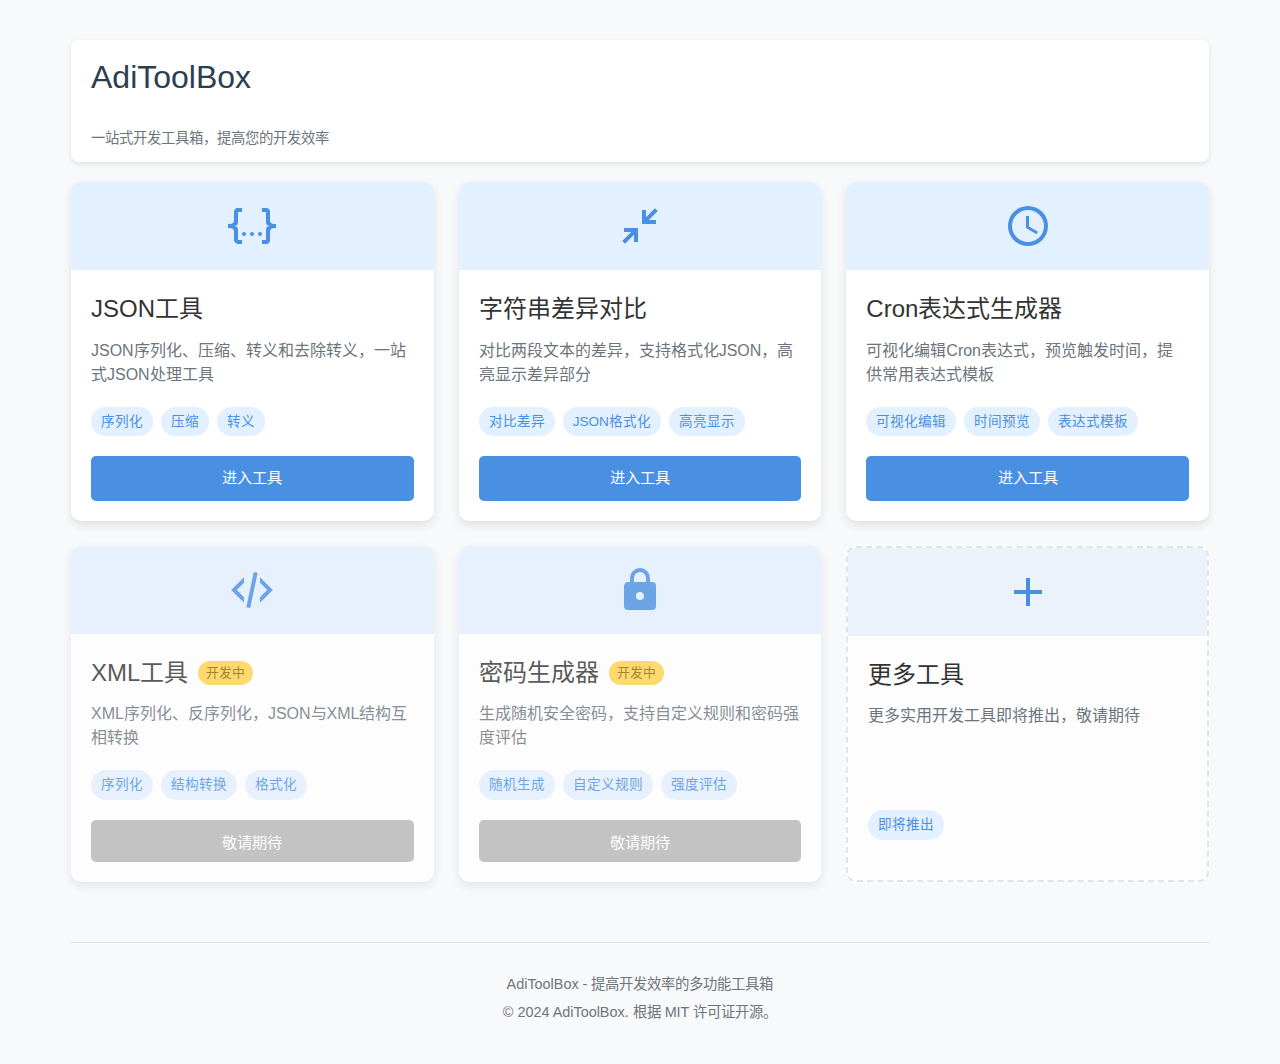
==== index.html @ 7d3f90b5 "initial commit" ====
<!DOCTYPE html>
<html lang="zh-CN">
<head>
    <meta charset="UTF-8">
    <meta name="viewport" content="width=device-width, initial-scale=1.0">
    <title>AdiToolBox - 多功能工具箱</title>
    <link rel="stylesheet" href="./assets/css/common.css">
    <link rel="stylesheet" href="./assets/css/index.css">
</head>
<body>
    <div class="container">
        <header class="page-header">
            <div class="header-left">
                <h1 class="header-title">AdiToolBox</h1>
                <p class="header-description">一站式开发工具箱，提高您的开发效率</p>
            </div>
        </header>

        <div class="tools-grid">
            <!-- JSON工具 -->
            <div class="tool-card">
                <div class="tool-icon">
                    <svg viewBox="0 0 24 24" width="48" height="48">
                        <path fill="currentColor" d="M5,3H7V5H5V10A2,2 0 0,1 3,12A2,2 0 0,1 5,14V19H7V21H5C3.93,20.73 3,20.1 3,19V15A2,2 0 0,0 1,13H0V11H1A2,2 0 0,0 3,9V5A2,2 0 0,1 5,3M19,3A2,2 0 0,1 21,5V9A2,2 0 0,0 23,11H24V13H23A2,2 0 0,0 21,15V19A2,2 0 0,1 19,21H17V19H19V14A2,2 0 0,1 21,12A2,2 0 0,1 19,10V5H17V3H19M12,15A1,1 0 0,1 13,16A1,1 0 0,1 12,17A1,1 0 0,1 11,16A1,1 0 0,1 12,15M8,15A1,1 0 0,1 9,16A1,1 0 0,1 8,17A1,1 0 0,1 7,16A1,1 0 0,1 8,15M16,15A1,1 0 0,1 17,16A1,1 0 0,1 16,17A1,1 0 0,1 15,16A1,1 0 0,1 16,15Z" />
                    </svg>
                </div>
                <div class="tool-content">
                    <h2>JSON工具</h2>
                    <p>JSON序列化、压缩、转义和去除转义，一站式JSON处理工具</p>
                    <div class="tool-features">
                        <span class="feature-tag">序列化</span>
                        <span class="feature-tag">压缩</span>
                        <span class="feature-tag">转义</span>
                    </div>
                    <a href="./layout.html?tool=json-tools" class="tool-button">进入工具</a>
                </div>
            </div>

            <!-- 字符串对比工具 -->
            <div class="tool-card">
                <div class="tool-icon">
                    <svg viewBox="0 0 24 24" width="48" height="48">
                        <path fill="currentColor" d="M19.5,3.09L15,7.59V4H13V11H20V9H16.41L20.91,4.5L19.5,3.09M4,13V15H7.59L3.09,19.5L4.5,20.91L9,16.41V20H11V13H4Z" />
                    </svg>
                </div>
                <div class="tool-content">
                    <h2>字符串差异对比</h2>
                    <p>对比两段文本的差异，支持格式化JSON，高亮显示差异部分</p>
                    <div class="tool-features">
                        <span class="feature-tag">对比差异</span>
                        <span class="feature-tag">JSON格式化</span>
                        <span class="feature-tag">高亮显示</span>
                    </div>
                    <a href="./layout.html?tool=string-diff" class="tool-button">进入工具</a>
                </div>
            </div>

            <!-- Cron表达式生成器 -->
            <div class="tool-card">
                <div class="tool-icon">
                    <svg viewBox="0 0 24 24" width="48" height="48">
                        <path fill="currentColor" d="M12,20A8,8 0 0,0 20,12A8,8 0 0,0 12,4A8,8 0 0,0 4,12A8,8 0 0,0 12,20M12,2A10,10 0 0,1 22,12A10,10 0 0,1 12,22C6.47,22 2,17.5 2,12A10,10 0 0,1 12,2M12.5,7V12.25L17,14.92L16.25,16.15L11,13V7H12.5Z" />
                    </svg>
                </div>
                <div class="tool-content">
                    <h2>Cron表达式生成器</h2>
                    <p>可视化编辑Cron表达式，预览触发时间，提供常用表达式模板</p>
                    <div class="tool-features">
                        <span class="feature-tag">可视化编辑</span>
                        <span class="feature-tag">时间预览</span>
                        <span class="feature-tag">表达式模板</span>
                    </div>
                    <a href="./layout.html?tool=cron-generator" class="tool-button">进入工具</a>
                </div>
            </div>

            <!-- 开发中功能：XML处理工具 -->
            <div class="tool-card coming-soon">
                <div class="tool-icon">
                    <svg viewBox="0 0 24 24" width="48" height="48">
                        <path fill="currentColor" d="M12.89,3L14.85,3.4L11.11,21L9.15,20.6L12.89,3M19.59,12L16,8.41V5.58L22.42,12L16,18.41V15.58L19.59,12M1.58,12L8,5.58V8.41L4.41,12L8,15.58V18.41L1.58,12Z" />
                    </svg>
                </div>
                <div class="tool-content">
                    <h2>XML工具<span class="soon-tag">开发中</span></h2>
                    <p>XML序列化、反序列化，JSON与XML结构互相转换</p>
                    <div class="tool-features">
                        <span class="feature-tag">序列化</span>
                        <span class="feature-tag">结构转换</span>
                        <span class="feature-tag">格式化</span>
                    </div>
                    <button class="tool-button disabled">敬请期待</button>
                </div>
            </div>

            <!-- 开发中功能：密码生成器 -->
            <div class="tool-card coming-soon">
                <div class="tool-icon">
                    <svg viewBox="0 0 24 24" width="48" height="48">
                        <path fill="currentColor" d="M12,17A2,2 0 0,0 14,15C14,13.89 13.1,13 12,13A2,2 0 0,0 10,15A2,2 0 0,0 12,17M18,8A2,2 0 0,1 20,10V20A2,2 0 0,1 18,22H6A2,2 0 0,1 4,20V10C4,8.89 4.9,8 6,8H7V6A5,5 0 0,1 12,1A5,5 0 0,1 17,6V8H18M12,3A3,3 0 0,0 9,6V8H15V6A3,3 0 0,0 12,3Z" />
                    </svg>
                </div>
                <div class="tool-content">
                    <h2>密码生成器<span class="soon-tag">开发中</span></h2>
                    <p>生成随机安全密码，支持自定义规则和密码强度评估</p>
                    <div class="tool-features">
                        <span class="feature-tag">随机生成</span>
                        <span class="feature-tag">自定义规则</span>
                        <span class="feature-tag">强度评估</span>
                    </div>
                    <button class="tool-button disabled">敬请期待</button>
                </div>
            </div>

            <!-- 作为占位的卡片，用于展示新功能的添加位置 -->
            <div class="tool-card new-tool">
                <div class="tool-icon">
                    <svg viewBox="0 0 24 24" width="48" height="48">
                        <path fill="currentColor" d="M19,13H13V19H11V13H5V11H11V5H13V11H19V13Z" />
                    </svg>
                </div>
                <div class="tool-content">
                    <h2>更多工具</h2>
                    <p>更多实用开发工具即将推出，敬请期待</p>
                    <div class="tool-features">
                        <span class="feature-tag">即将推出</span>
                    </div>
                </div>
            </div>
        </div>

        <footer class="footer">
            <p>AdiToolBox - 提高开发效率的多功能工具箱</p>
            <p>© 2024 AdiToolBox. 根据 MIT 许可证开源。</p>
        </footer>
    </div>

    <script src="./assets/js/index.js"></script>
</body>
</html>
---- assets/css/common.css ----
/* 全局CSS变量 - 基于字符串差异对比工具的风格 */
:root {
    /* 颜色方案 */
    --primary-color: #3498db;
    --primary-hover-color: #2980b9;
    --primary-active-color: #2170a9;
    --primary-light-color: #e3f0ff;
    --secondary-color: #2c3e50;
    --success-color: #27ae60;
    --danger-color: #e74c3c;
    --background-color: #f5f5f5;
    --panel-bg-color: #fff;
    --border-color: #ddd;
    --text-color: #333;
    --text-light-color: #6c757d;
    --header-color: #2c3e50;
    --shadow-color: rgba(0, 0, 0, 0.1);
    
    /* 间距和尺寸 */
    --border-radius: 8px;
    --card-radius: 8px;
    --button-radius: 4px;
    --spacing-small: 8px;
    --spacing-medium: 16px;
    --spacing-large: 24px;
    
    /* 过渡效果 */
    --transition-time: 0.3s;
    
    /* 排版 */
    --font-family: 'PingFang SC', 'Microsoft YaHei', -apple-system, BlinkMacSystemFont, 'Segoe UI', Roboto, sans-serif;
    --font-family-mono: 'Fira Code', 'Consolas', monospace;
    --font-size-small: 0.9rem;
    --font-size-medium: 1rem;
    --font-size-large: 1.2rem;
    --font-size-xlarge: 1.5rem;
    --font-size-xxlarge: 2rem;
}

/* 基础样式重置 */
* {
    box-sizing: border-box;
    margin: 0;
    padding: 0;
}

body {
    font-family: var(--font-family);
    background-color: var(--background-color);
    color: var(--text-color);
    line-height: 1.6;
}

/* 通用容器样式 */
.container {
    width: 1280px;
    max-width: 95%;
    margin: 0 auto;
    padding: 20px;
}

/* 统一的标题栏 */
.page-header {
    background-color: var(--panel-bg-color);
    box-shadow: 0 2px 5px var(--shadow-color);
    margin-bottom: 20px;
    padding: 12px 20px;
    display: flex;
    align-items: center;
    border-radius: var(--border-radius);
    position: relative; /* 添加相对定位，用于导航菜单绝对定位的参考 */
}

.header-left {
    flex: 1;
    display: flex;
    flex-direction: column;
}

.header-title {
    display: flex;
    align-items: center;
    gap: 10px;
}

.header-title h1 {
    margin: 0;
    font-size: var(--font-size-xlarge);
    color: var(--header-color);
    font-weight: 500;
}

.header-description {
    color: var(--text-light-color);
    font-size: var(--font-size-small);
    margin-top: 4px;
}

.header-right {
    display: flex;
    gap: 12px;
    align-items: center;
}

.home-link {
    display: flex;
    align-items: center;
    gap: 6px;
    color: var(--primary-color);
    text-decoration: none;
    font-size: var(--font-size-small);
    padding: 6px 12px;
    border-radius: var(--button-radius);
    transition: background-color var(--transition-time);
}

.home-link:hover {
    background-color: var(--primary-light-color);
}

.home-link svg {
    width: 16px;
    height: 16px;
}

/* 标题样式 */
h1 {
    text-align: center;
    margin-bottom: 20px;
    color: var(--header-color);
    font-size: var(--font-size-xxlarge);
    font-weight: 500;
}

h2 {
    color: var(--header-color);
    font-size: var(--font-size-xlarge);
    margin-bottom: 15px;
    font-weight: 500;
}

h3 {
    color: var(--header-color);
    font-size: var(--font-size-large);
    margin-bottom: 10px;
    font-weight: 500;
}

/* 主要内容区域 */
.main-content {
    background-color: var(--panel-bg-color);
    border-radius: var(--border-radius);
    box-shadow: 0 2px 10px var(--shadow-color);
    padding: 20px;
    margin-bottom: 20px;
}

/* 按钮样式 */
.btn {
    display: inline-flex;
    align-items: center;
    gap: 6px;
    padding: 8px 16px;
    border: none;
    border-radius: var(--button-radius);
    background-color: var(--primary-color);
    color: white;
    cursor: pointer;
    font-size: var(--font-size-small);
    transition: all var(--transition-time) ease;
    user-select: none;
}

.btn:hover {
    background-color: var(--primary-hover-color);
    transform: translateY(-1px);
}

.btn:active {
    transform: translateY(0);
}

.btn-secondary {
    background-color: #7f8c8d;
}

.btn-secondary:hover {
    background-color: #6c7a7d;
}

.btn-success {
    background-color: var(--success-color);
}

.btn-success:hover {
    background-color: #219a52;
}

.btn-danger {
    background-color: var(--danger-color);
}

.btn-danger:hover {
    background-color: #c0392b;
}

.btn .icon {
    fill: currentColor;
}

/* 工具栏 */
.toolbar {
    display: flex;
    justify-content: center;
    gap: 12px;
    margin-bottom: 20px;
    flex-wrap: wrap;
    align-items: center;
    padding: 8px;
    background-color: var(--background-color);
    border-radius: var(--border-radius);
}

/* 表单元素样式 */
input, select, textarea {
    padding: 8px 12px;
    border: 1px solid var(--border-color);
    border-radius: 4px;
    font-family: var(--font-family);
    font-size: var(--font-size-small);
    transition: border-color var(--transition-time);
}

input:focus, select:focus, textarea:focus {
    outline: none;
    border-color: var(--primary-color);
    box-shadow: 0 0 0 3px rgba(52, 152, 219, 0.2);
}

textarea {
    width: 100%;
    resize: vertical;
    min-height: 100px;
}

/* 面板样式 */
.panel {
    border-radius: var(--border-radius);
    overflow: hidden;
    background-color: var(--panel-bg-color);
    border: 1px solid var(--border-color);
    margin-bottom: 20px;
}

.panel-header {
    background-color: var(--primary-color);
    color: white;
    padding: 10px 15px;
}

.panel-body {
    padding: 15px;
}

/* 通知样式 */
.notification {
    position: fixed;
    bottom: 20px;
    right: 20px;
    padding: 12px 20px;
    background-color: var(--success-color);
    color: white;
    border-radius: 4px;
    opacity: 0;
    transform: translateY(20px);
    transition: all var(--transition-time) ease;
    z-index: 1000;
    box-shadow: 0 3px 10px var(--shadow-color);
}

.notification.show {
    opacity: 1;
    transform: translateY(0);
}

.notification.error {
    background-color: var(--danger-color);
}

/* 滚动条样式 */
::-webkit-scrollbar {
    width: 10px;
    height: 10px;
}

::-webkit-scrollbar-track {
    background: #f1f1f1;
    border-radius: 4px;
}

::-webkit-scrollbar-thumb {
    background: #ccc;
    border-radius: 4px;
}

::-webkit-scrollbar-thumb:hover {
    background: #aaa;
}

/* 响应式设计 */
@media (max-width: 1300px) {
    .container {
        width: 95%;
    }
}

@media (max-width: 768px) {
    .container {
        width: 100%;
        padding: 15px;
    }
    
    h1 {
        font-size: 1.8rem;
    }
    
    h2 {
        font-size: 1.4rem;
    }
    
    h3 {
        font-size: 1.1rem;
    }
    
    .toolbar {
        flex-direction: column;
        align-items: stretch;
    }
    
    .btn {
        width: 100%;
        justify-content: center;
    }

    .page-header {
        flex-direction: column;
        align-items: flex-start;
        gap: 10px;
    }

    .header-right {
        width: 100%;
        justify-content: space-between;
    }
}

/* 导航链接样式 */
.nav-link {
    display: inline-flex;
    align-items: center;
    color: var(--primary-color);
    text-decoration: none;
    font-size: var(--font-size-small);
    margin-bottom: 15px;
    transition: color var(--transition-time);
}

.nav-link:hover {
    color: var(--primary-hover-color);
}

.nav-link svg {
    margin-right: 5px;
}
---- assets/css/index.css ----
:root {
    --primary-color: #4a90e2;
    --primary-hover-color: #3a7fd2;
    --primary-active-color: #2a6fc2;
    --primary-light-color: #e3f0ff;
    --bg-color: #f8f9fa;
    --panel-bg-color: #ffffff;
    --border-color: #e1e4e8;
    --text-color: #333333;
    --text-light-color: #6c757d;
    --error-color: #d32f2f;
    --success-color: #28a745;
    --shadow-color: rgba(0, 0, 0, 0.1);
    --font-family: 'Segoe UI', 'Microsoft YaHei', sans-serif;
    --card-radius: 10px;
    --transition-time: 0.3s;
}

* {
    margin: 0;
    padding: 0;
    box-sizing: border-box;
}

body {
    font-family: var(--font-family);
    background-color: var(--bg-color);
    color: var(--text-color);
    line-height: 1.6;
    padding: 20px;
    min-height: 100vh;
}

.container {
    max-width: 1200px;
    margin: 0 auto;
    display: flex;
    flex-direction: column;
    min-height: calc(100vh - 40px);
}

/* 工具卡片网格布局 */
.tools-grid {
    display: grid;
    grid-template-columns: repeat(auto-fill, minmax(350px, 1fr));
    gap: 25px;
    flex: 1;
}

/* 工具卡片样式 */
.tool-card {
    background-color: var(--panel-bg-color);
    border-radius: var(--card-radius);
    box-shadow: 0 4px 10px var(--shadow-color);
    transition: transform var(--transition-time), box-shadow var(--transition-time);
    overflow: hidden;
    display: flex;
    flex-direction: column;
    height: 100%;
    position: relative;
}

.tool-card:hover {
    transform: translateY(-5px);
    box-shadow: 0 8px 20px rgba(0, 0, 0, 0.15);
}

.tool-icon {
    background-color: var(--primary-light-color);
    padding: 20px;
    display: flex;
    justify-content: center;
    align-items: center;
    color: var(--primary-color);
}

.tool-content {
    padding: 20px;
    flex: 1;
    display: flex;
    flex-direction: column;
}

.tool-content h2 {
    font-size: 1.5rem;
    margin-bottom: 10px;
    color: var(--text-color);
    display: flex;
    align-items: center;
}

.tool-content p {
    color: var(--text-light-color);
    margin-bottom: 20px;
    line-height: 1.5;
    flex: 1;
}

.tool-features {
    display: flex;
    flex-wrap: wrap;
    gap: 8px;
    margin-bottom: 20px;
}

.feature-tag {
    background-color: var(--primary-light-color);
    color: var(--primary-color);
    padding: 4px 10px;
    border-radius: 50px;
    font-size: 0.85rem;
}

.tool-button {
    display: inline-block;
    background-color: var(--primary-color);
    color: white;
    text-decoration: none;
    padding: 10px 20px;
    border-radius: 5px;
    font-size: 0.95rem;
    text-align: center;
    transition: background-color var(--transition-time);
    border: none;
    cursor: pointer;
    font-family: var(--font-family);
}

.tool-button:hover {
    background-color: var(--primary-hover-color);
}

/* 即将推出的工具卡片样式 */
.coming-soon {
    opacity: 0.8;
}

.soon-tag {
    font-size: 0.8rem;
    background-color: #ffd24c;
    color: #896a00;
    padding: 2px 8px;
    border-radius: 12px;
    margin-left: 10px;
    font-weight: normal;
}

.disabled {
    background-color: #b6b6b6;
    cursor: not-allowed;
}

.disabled:hover {
    background-color: #9e9e9e;
}

/* 新工具卡片样式 */
.new-tool {
    background-color: rgba(255, 255, 255, 0.7);
    border: 2px dashed var(--border-color);
    box-shadow: none;
}

.new-tool:hover {
    transform: none;
    box-shadow: none;
}

.new-tool .tool-icon {
    background-color: rgba(74, 144, 226, 0.1);
}

/* 页脚样式 */
.footer {
    margin-top: 60px;
    padding-top: 30px;
    border-top: 1px solid var(--border-color);
    text-align: center;
    color: var(--text-light-color);
    font-size: 0.9rem;
}

.footer p:first-child {
    margin-bottom: 5px;
}

/* 响应式适配 */
@media (max-width: 1200px) {
    .tools-grid {
        grid-template-columns: repeat(auto-fill, minmax(300px, 1fr));
        gap: 20px;
    }
}

@media (max-width: 768px) {
    .tools-grid {
        grid-template-columns: 1fr;
        gap: 20px;
    }
    
    .tool-card {
        max-width: 100%;
    }
}

@media (max-width: 576px) {
    .tool-content h2 {
        font-size: 1.3rem;
    }
}
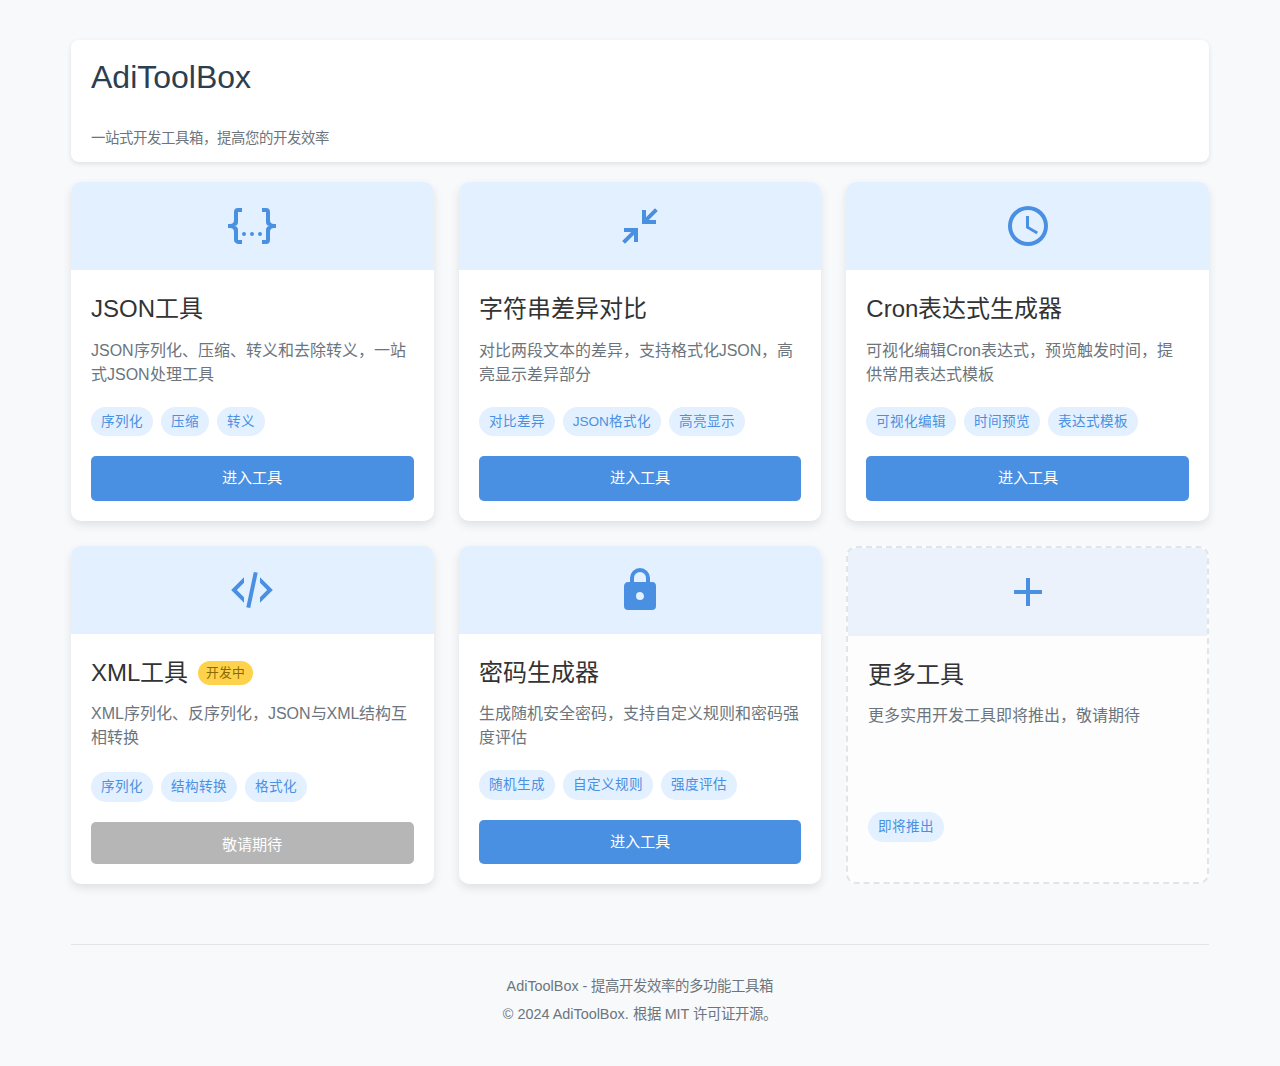
==== commit a1e5891f: "密码生成器" ====
--- a/index.html
+++ b/index.html
@@ -74,8 +74,8 @@
                 </div>
             </div>
 
-            <!-- 开发中功能：XML处理工具 -->
-            <div class="tool-card coming-soon">
+            <!-- XML工具 -->
+            <div class="tool-card">
                 <div class="tool-icon">
                     <svg viewBox="0 0 24 24" width="48" height="48">
                         <path fill="currentColor" d="M12.89,3L14.85,3.4L11.11,21L9.15,20.6L12.89,3M19.59,12L16,8.41V5.58L22.42,12L16,18.41V15.58L19.59,12M1.58,12L8,5.58V8.41L4.41,12L8,15.58V18.41L1.58,12Z" />
@@ -93,22 +93,22 @@
                 </div>
             </div>
 
-            <!-- 开发中功能：密码生成器 -->
-            <div class="tool-card coming-soon">
+            <!-- 密码生成器 -->
+            <div class="tool-card">
                 <div class="tool-icon">
                     <svg viewBox="0 0 24 24" width="48" height="48">
                         <path fill="currentColor" d="M12,17A2,2 0 0,0 14,15C14,13.89 13.1,13 12,13A2,2 0 0,0 10,15A2,2 0 0,0 12,17M18,8A2,2 0 0,1 20,10V20A2,2 0 0,1 18,22H6A2,2 0 0,1 4,20V10C4,8.89 4.9,8 6,8H7V6A5,5 0 0,1 12,1A5,5 0 0,1 17,6V8H18M12,3A3,3 0 0,0 9,6V8H15V6A3,3 0 0,0 12,3Z" />
                     </svg>
                 </div>
                 <div class="tool-content">
-                    <h2>密码生成器<span class="soon-tag">开发中</span></h2>
+                    <h2>密码生成器</h2>
                     <p>生成随机安全密码，支持自定义规则和密码强度评估</p>
                     <div class="tool-features">
                         <span class="feature-tag">随机生成</span>
                         <span class="feature-tag">自定义规则</span>
                         <span class="feature-tag">强度评估</span>
                     </div>
-                    <button class="tool-button disabled">敬请期待</button>
+                    <a href="./layout.html?tool=password-generator" class="tool-button">进入工具</a>
                 </div>
             </div>
 
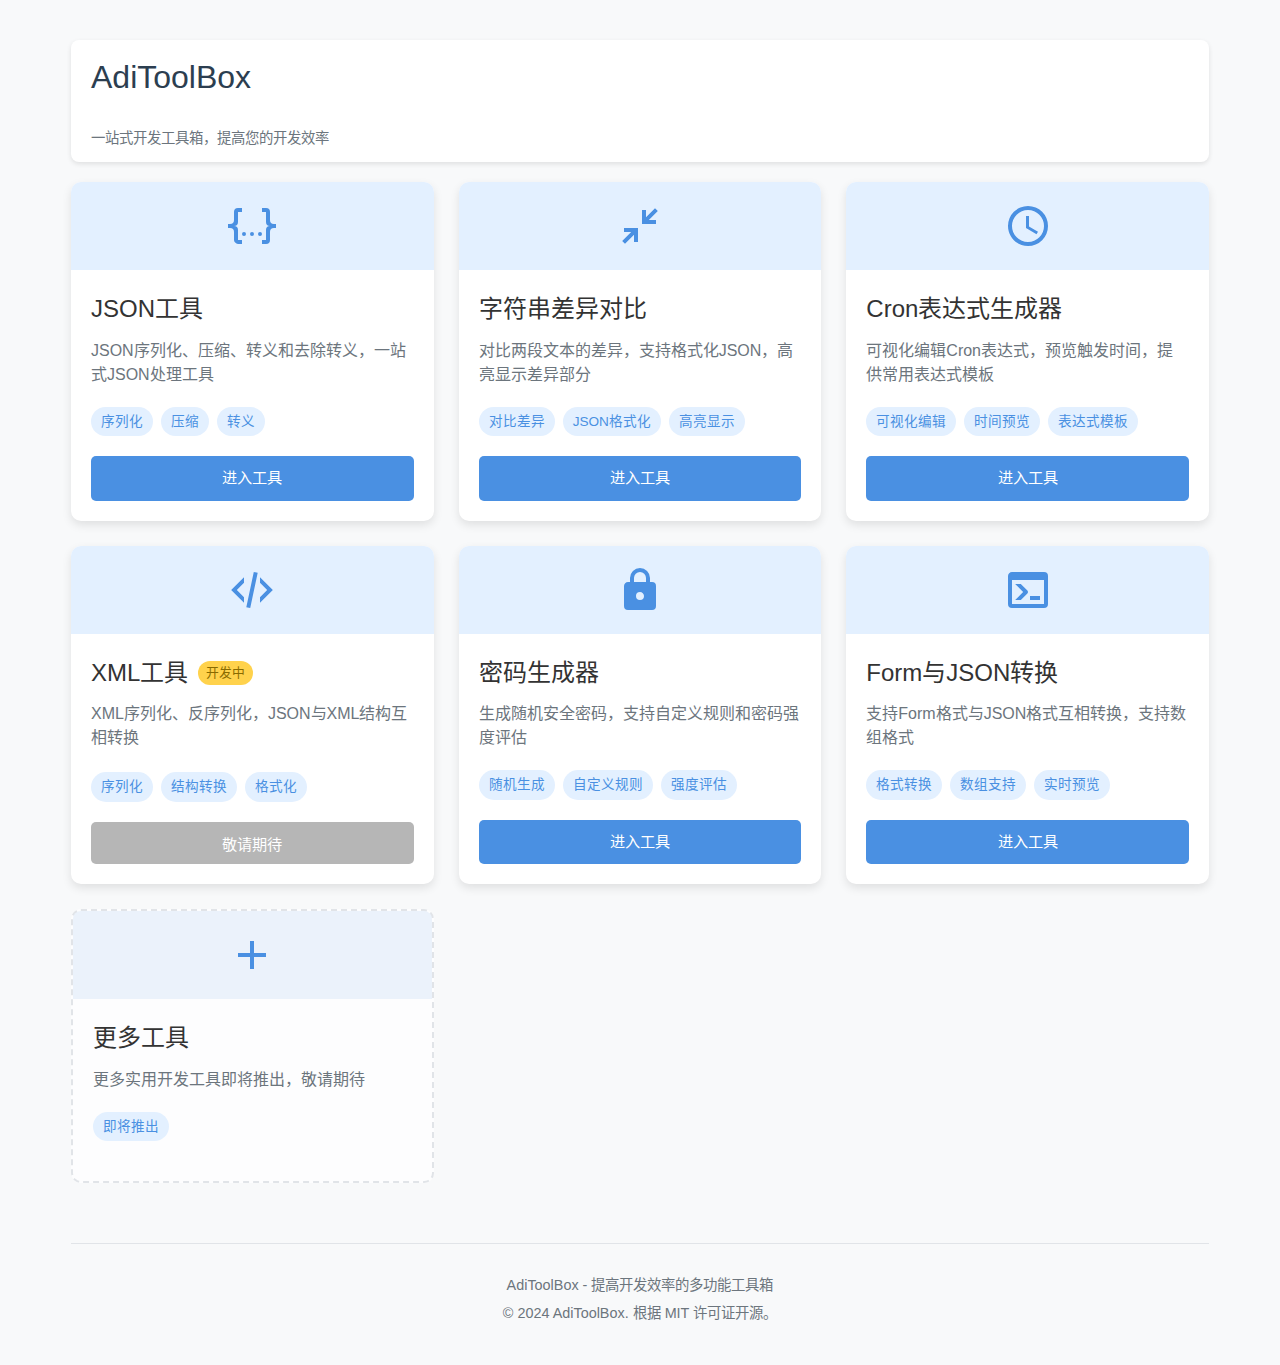
==== commit f8aa151e: "form表单和json转换" ====
--- a/index.html
+++ b/index.html
@@ -112,6 +112,25 @@
                 </div>
             </div>
 
+            <!-- Form与JSON转换工具 -->
+            <div class="tool-card">
+                <div class="tool-icon">
+                    <svg viewBox="0 0 24 24" width="48" height="48">
+                        <path fill="currentColor" d="M20,19V7H4V19H20M20,3A2,2 0 0,1 22,5V19A2,2 0 0,1 20,21H4A2,2 0 0,1 2,19V5C2,3.89 2.9,3 4,3H20M13,17V15H18V17H13M9.58,13L5.57,9H8.4L11.7,12.3C12.09,12.69 12.09,13.33 11.7,13.72L8.42,17H5.59L9.58,13Z" />
+                    </svg>
+                </div>
+                <div class="tool-content">
+                    <h2>Form与JSON转换</h2>
+                    <p>支持Form格式与JSON格式互相转换，支持数组格式</p>
+                    <div class="tool-features">
+                        <span class="feature-tag">格式转换</span>
+                        <span class="feature-tag">数组支持</span>
+                        <span class="feature-tag">实时预览</span>
+                    </div>
+                    <a href="./layout.html?tool=form-json" class="tool-button">进入工具</a>
+                </div>
+            </div>
+
             <!-- 作为占位的卡片，用于展示新功能的添加位置 -->
             <div class="tool-card new-tool">
                 <div class="tool-icon">
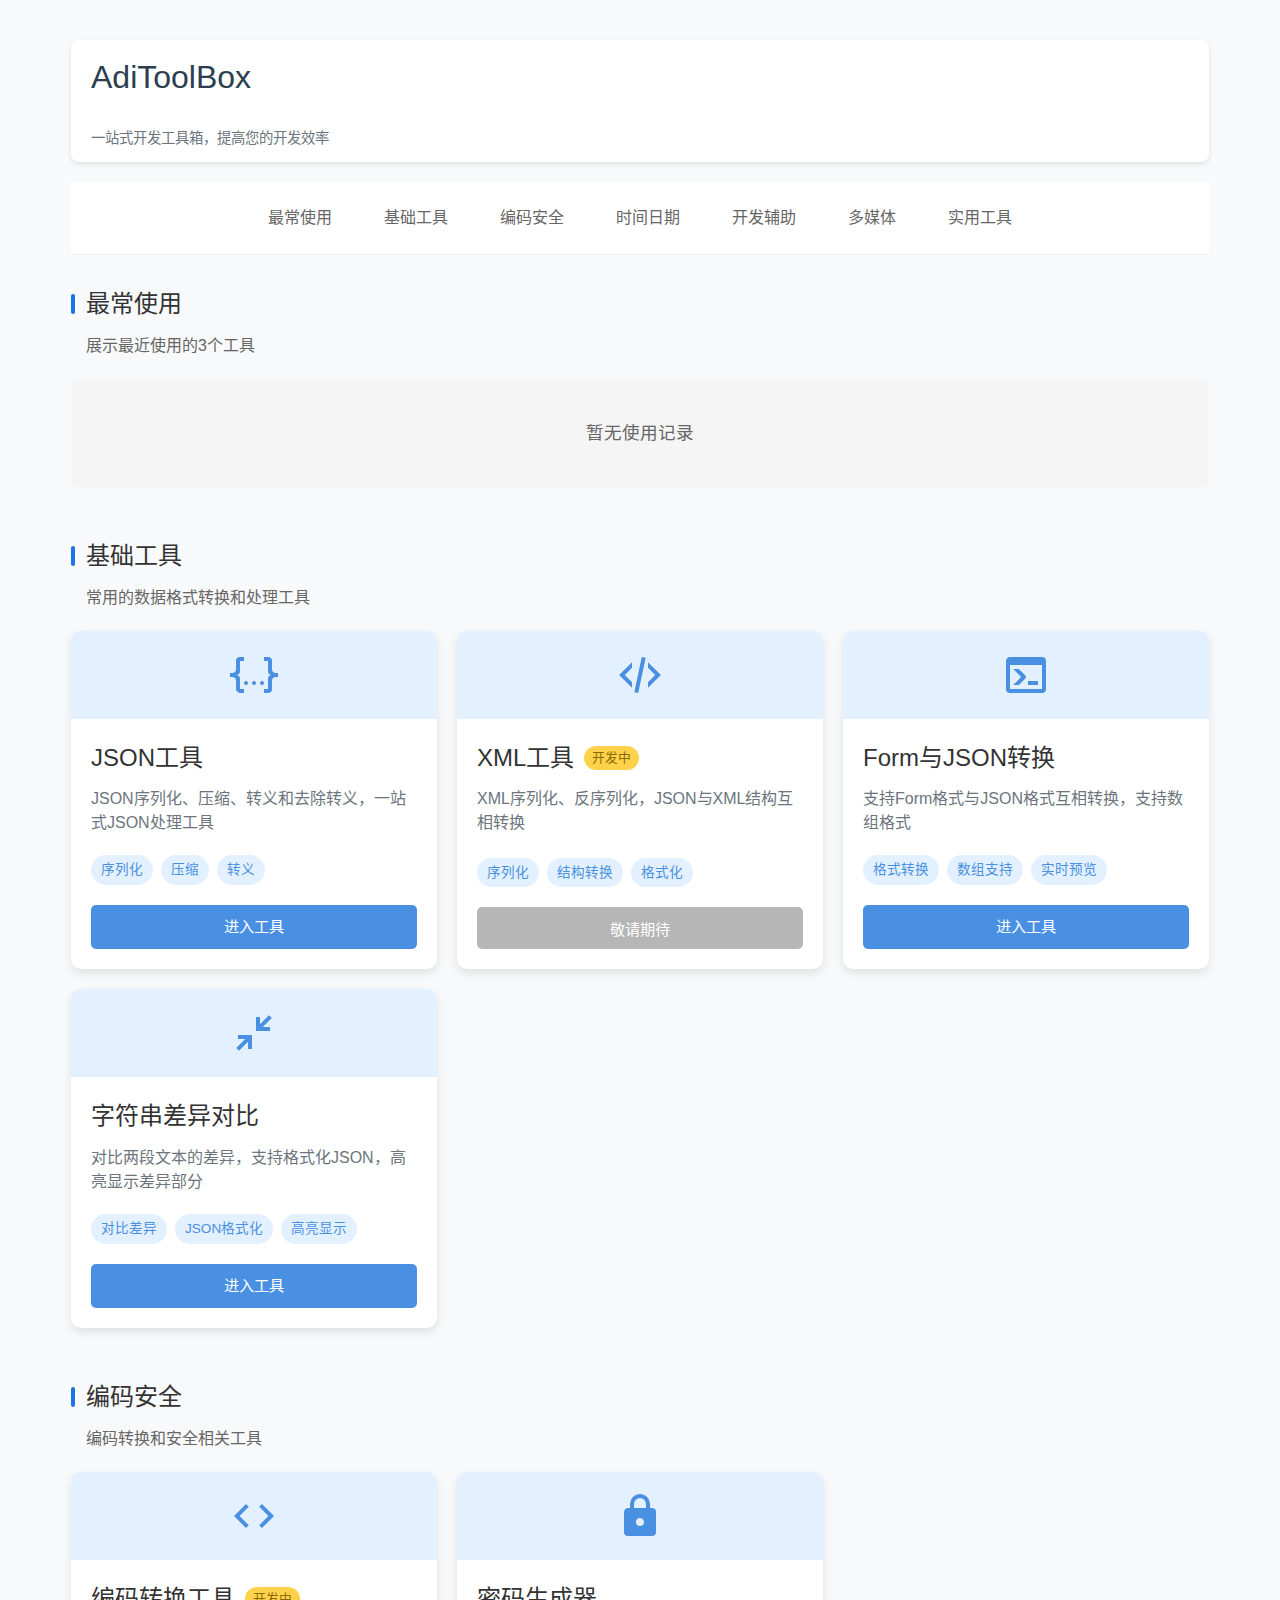
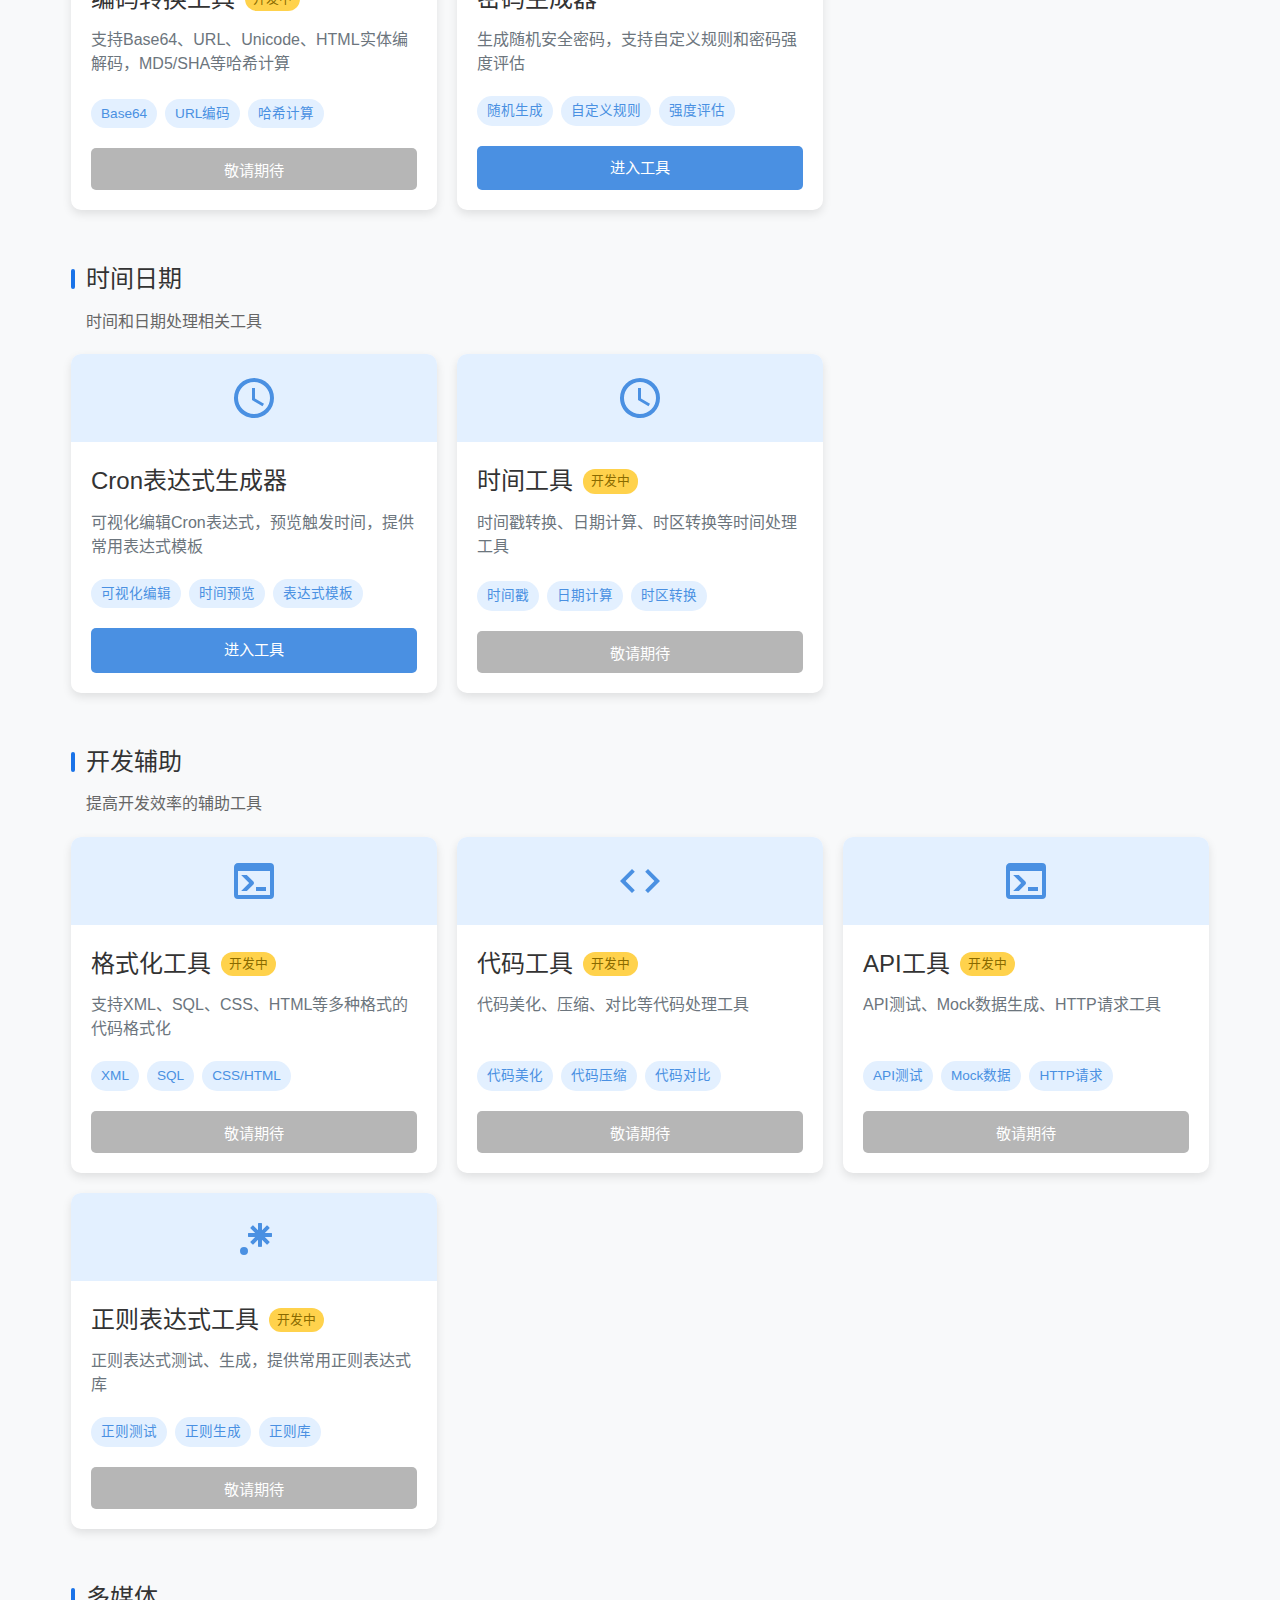
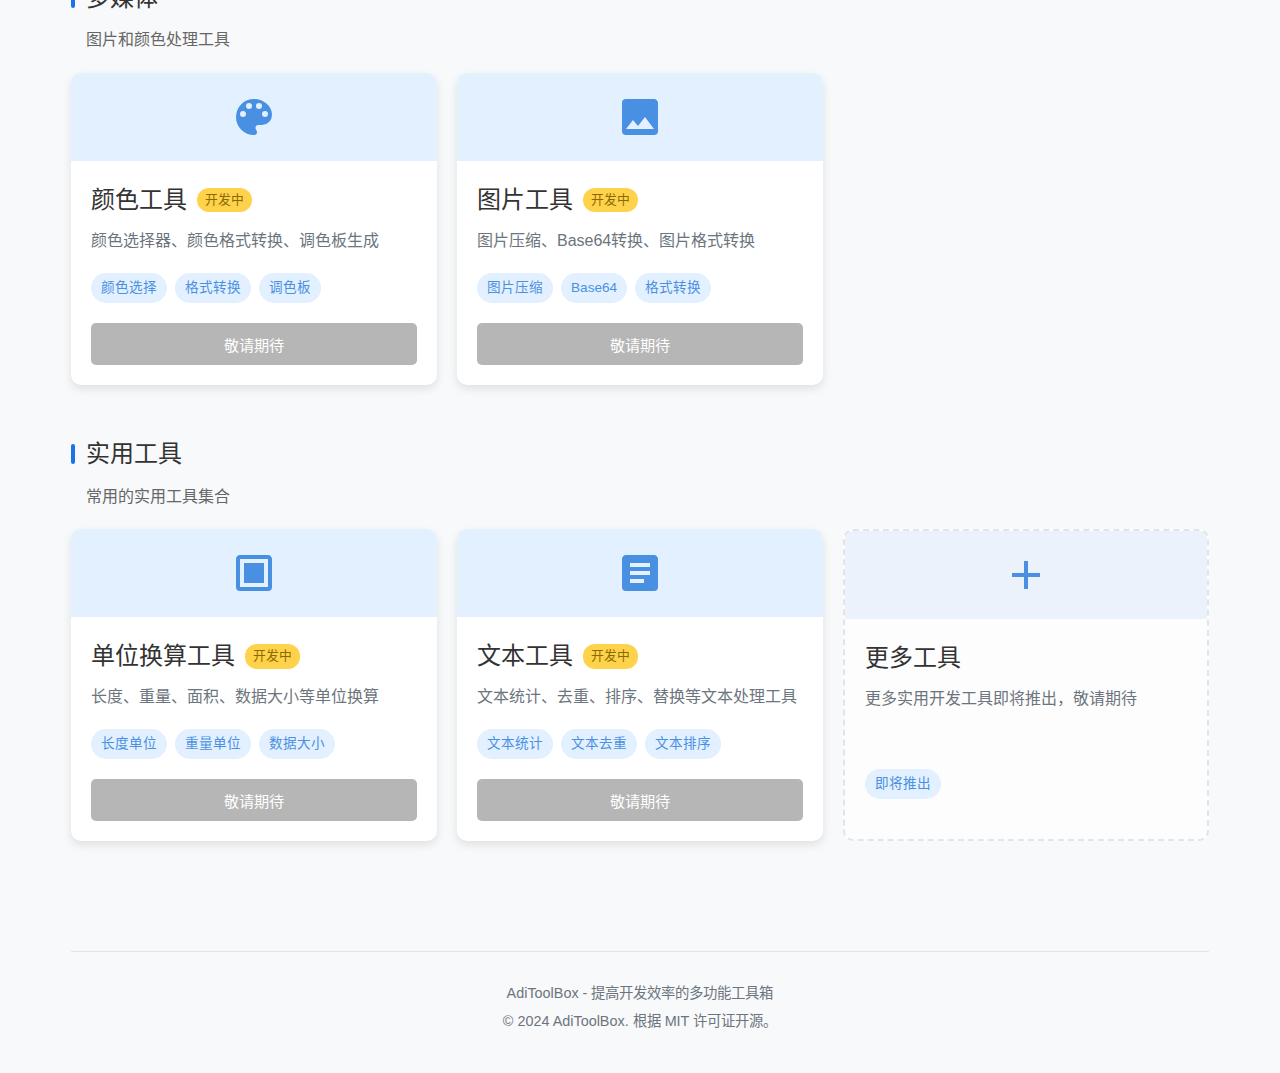
==== commit 2094d9a1: "首页优化" ====
--- a/index.html
+++ b/index.html
@@ -16,136 +16,388 @@
             </div>
         </header>
 
-        <div class="tools-grid">
-            <!-- JSON工具 -->
-            <div class="tool-card">
-                <div class="tool-icon">
-                    <svg viewBox="0 0 24 24" width="48" height="48">
-                        <path fill="currentColor" d="M5,3H7V5H5V10A2,2 0 0,1 3,12A2,2 0 0,1 5,14V19H7V21H5C3.93,20.73 3,20.1 3,19V15A2,2 0 0,0 1,13H0V11H1A2,2 0 0,0 3,9V5A2,2 0 0,1 5,3M19,3A2,2 0 0,1 21,5V9A2,2 0 0,0 23,11H24V13H23A2,2 0 0,0 21,15V19A2,2 0 0,1 19,21H17V19H19V14A2,2 0 0,1 21,12A2,2 0 0,1 19,10V5H17V3H19M12,15A1,1 0 0,1 13,16A1,1 0 0,1 12,17A1,1 0 0,1 11,16A1,1 0 0,1 12,15M8,15A1,1 0 0,1 9,16A1,1 0 0,1 8,17A1,1 0 0,1 7,16A1,1 0 0,1 8,15M16,15A1,1 0 0,1 17,16A1,1 0 0,1 16,17A1,1 0 0,1 15,16A1,1 0 0,1 16,15Z" />
-                    </svg>
-                </div>
-                <div class="tool-content">
-                    <h2>JSON工具</h2>
-                    <p>JSON序列化、压缩、转义和去除转义，一站式JSON处理工具</p>
-                    <div class="tool-features">
-                        <span class="feature-tag">序列化</span>
-                        <span class="feature-tag">压缩</span>
-                        <span class="feature-tag">转义</span>
-                    </div>
-                    <a href="./layout.html?tool=json-tools" class="tool-button">进入工具</a>
-                </div>
-            </div>
-
-            <!-- 字符串对比工具 -->
-            <div class="tool-card">
-                <div class="tool-icon">
-                    <svg viewBox="0 0 24 24" width="48" height="48">
-                        <path fill="currentColor" d="M19.5,3.09L15,7.59V4H13V11H20V9H16.41L20.91,4.5L19.5,3.09M4,13V15H7.59L3.09,19.5L4.5,20.91L9,16.41V20H11V13H4Z" />
-                    </svg>
-                </div>
-                <div class="tool-content">
-                    <h2>字符串差异对比</h2>
-                    <p>对比两段文本的差异，支持格式化JSON，高亮显示差异部分</p>
-                    <div class="tool-features">
-                        <span class="feature-tag">对比差异</span>
-                        <span class="feature-tag">JSON格式化</span>
-                        <span class="feature-tag">高亮显示</span>
-                    </div>
-                    <a href="./layout.html?tool=string-diff" class="tool-button">进入工具</a>
-                </div>
-            </div>
-
-            <!-- Cron表达式生成器 -->
-            <div class="tool-card">
-                <div class="tool-icon">
-                    <svg viewBox="0 0 24 24" width="48" height="48">
-                        <path fill="currentColor" d="M12,20A8,8 0 0,0 20,12A8,8 0 0,0 12,4A8,8 0 0,0 4,12A8,8 0 0,0 12,20M12,2A10,10 0 0,1 22,12A10,10 0 0,1 12,22C6.47,22 2,17.5 2,12A10,10 0 0,1 12,2M12.5,7V12.25L17,14.92L16.25,16.15L11,13V7H12.5Z" />
-                    </svg>
-                </div>
-                <div class="tool-content">
-                    <h2>Cron表达式生成器</h2>
-                    <p>可视化编辑Cron表达式，预览触发时间，提供常用表达式模板</p>
-                    <div class="tool-features">
-                        <span class="feature-tag">可视化编辑</span>
-                        <span class="feature-tag">时间预览</span>
-                        <span class="feature-tag">表达式模板</span>
-                    </div>
-                    <a href="./layout.html?tool=cron-generator" class="tool-button">进入工具</a>
-                </div>
-            </div>
-
-            <!-- XML工具 -->
-            <div class="tool-card">
-                <div class="tool-icon">
-                    <svg viewBox="0 0 24 24" width="48" height="48">
-                        <path fill="currentColor" d="M12.89,3L14.85,3.4L11.11,21L9.15,20.6L12.89,3M19.59,12L16,8.41V5.58L22.42,12L16,18.41V15.58L19.59,12M1.58,12L8,5.58V8.41L4.41,12L8,15.58V18.41L1.58,12Z" />
-                    </svg>
-                </div>
-                <div class="tool-content">
-                    <h2>XML工具<span class="soon-tag">开发中</span></h2>
-                    <p>XML序列化、反序列化，JSON与XML结构互相转换</p>
-                    <div class="tool-features">
-                        <span class="feature-tag">序列化</span>
-                        <span class="feature-tag">结构转换</span>
-                        <span class="feature-tag">格式化</span>
-                    </div>
-                    <button class="tool-button disabled">敬请期待</button>
-                </div>
-            </div>
-
-            <!-- 密码生成器 -->
-            <div class="tool-card">
-                <div class="tool-icon">
-                    <svg viewBox="0 0 24 24" width="48" height="48">
-                        <path fill="currentColor" d="M12,17A2,2 0 0,0 14,15C14,13.89 13.1,13 12,13A2,2 0 0,0 10,15A2,2 0 0,0 12,17M18,8A2,2 0 0,1 20,10V20A2,2 0 0,1 18,22H6A2,2 0 0,1 4,20V10C4,8.89 4.9,8 6,8H7V6A5,5 0 0,1 12,1A5,5 0 0,1 17,6V8H18M12,3A3,3 0 0,0 9,6V8H15V6A3,3 0 0,0 12,3Z" />
-                    </svg>
-                </div>
-                <div class="tool-content">
-                    <h2>密码生成器</h2>
-                    <p>生成随机安全密码，支持自定义规则和密码强度评估</p>
-                    <div class="tool-features">
-                        <span class="feature-tag">随机生成</span>
-                        <span class="feature-tag">自定义规则</span>
-                        <span class="feature-tag">强度评估</span>
-                    </div>
-                    <a href="./layout.html?tool=password-generator" class="tool-button">进入工具</a>
-                </div>
-            </div>
-
-            <!-- Form与JSON转换工具 -->
-            <div class="tool-card">
-                <div class="tool-icon">
-                    <svg viewBox="0 0 24 24" width="48" height="48">
-                        <path fill="currentColor" d="M20,19V7H4V19H20M20,3A2,2 0 0,1 22,5V19A2,2 0 0,1 20,21H4A2,2 0 0,1 2,19V5C2,3.89 2.9,3 4,3H20M13,17V15H18V17H13M9.58,13L5.57,9H8.4L11.7,12.3C12.09,12.69 12.09,13.33 11.7,13.72L8.42,17H5.59L9.58,13Z" />
-                    </svg>
-                </div>
-                <div class="tool-content">
-                    <h2>Form与JSON转换</h2>
-                    <p>支持Form格式与JSON格式互相转换，支持数组格式</p>
-                    <div class="tool-features">
-                        <span class="feature-tag">格式转换</span>
-                        <span class="feature-tag">数组支持</span>
-                        <span class="feature-tag">实时预览</span>
-                    </div>
-                    <a href="./layout.html?tool=form-json" class="tool-button">进入工具</a>
-                </div>
-            </div>
-
-            <!-- 作为占位的卡片，用于展示新功能的添加位置 -->
-            <div class="tool-card new-tool">
-                <div class="tool-icon">
-                    <svg viewBox="0 0 24 24" width="48" height="48">
-                        <path fill="currentColor" d="M19,13H13V19H11V13H5V11H11V5H13V11H19V13Z" />
-                    </svg>
-                </div>
-                <div class="tool-content">
-                    <h2>更多工具</h2>
-                    <p>更多实用开发工具即将推出，敬请期待</p>
-                    <div class="tool-features">
-                        <span class="feature-tag">即将推出</span>
-                    </div>
-                </div>
-            </div>
+        <div class="tools-container">
+            <!-- 分类导航 -->
+            <nav class="tools-nav">
+                <a href="#most-used" class="nav-item">最常使用</a>
+                <a href="#basic-tools" class="nav-item">基础工具</a>
+                <a href="#encoding-tools" class="nav-item">编码安全</a>
+                <a href="#datetime-tools" class="nav-item">时间日期</a>
+                <a href="#dev-tools" class="nav-item">开发辅助</a>
+                <a href="#media-tools" class="nav-item">多媒体</a>
+                <a href="#utility-tools" class="nav-item">实用工具</a>
+            </nav>
+
+            <!-- 最常使用工具 -->
+            <section id="most-used" class="tools-section">
+                <h2 class="section-title">最常使用</h2>
+                <p class="section-desc">展示最近使用的3个工具</p>
+                <div class="tools-grid" id="most-used-grid">
+                    <!-- 这里的内容将由JavaScript动态生成 -->
+                </div>
+            </section>
+
+            <!-- 基础工具类 -->
+            <section id="basic-tools" class="tools-section">
+                <h2 class="section-title">基础工具</h2>
+                <p class="section-desc">常用的数据格式转换和处理工具</p>
+                <div class="tools-grid">
+                    <!-- JSON工具 -->
+                    <div class="tool-card">
+                        <div class="tool-icon">
+                            <svg viewBox="0 0 24 24" width="48" height="48">
+                                <path fill="currentColor" d="M5,3H7V5H5V10A2,2 0 0,1 3,12A2,2 0 0,1 5,14V19H7V21H5C3.93,20.73 3,20.1 3,19V15A2,2 0 0,0 1,13H0V11H1A2,2 0 0,0 3,9V5A2,2 0 0,1 5,3M19,3A2,2 0 0,1 21,5V9A2,2 0 0,0 23,11H24V13H23A2,2 0 0,0 21,15V19A2,2 0 0,1 19,21H17V19H19V14A2,2 0 0,1 21,12A2,2 0 0,1 19,10V5H17V3H19M12,15A1,1 0 0,1 13,16A1,1 0 0,1 12,17A1,1 0 0,1 11,16A1,1 0 0,1 12,15M8,15A1,1 0 0,1 9,16A1,1 0 0,1 8,17A1,1 0 0,1 7,16A1,1 0 0,1 8,15M16,15A1,1 0 0,1 17,16A1,1 0 0,1 16,17A1,1 0 0,1 15,16A1,1 0 0,1 16,15Z" />
+                            </svg>
+                        </div>
+                        <div class="tool-content">
+                            <h2>JSON工具</h2>
+                            <p>JSON序列化、压缩、转义和去除转义，一站式JSON处理工具</p>
+                            <div class="tool-features">
+                                <span class="feature-tag">序列化</span>
+                                <span class="feature-tag">压缩</span>
+                                <span class="feature-tag">转义</span>
+                            </div>
+                            <a href="./layout.html?tool=json-tools" class="tool-button">进入工具</a>
+                        </div>
+                    </div>
+
+                    <!-- XML工具 -->
+                    <div class="tool-card">
+                        <div class="tool-icon">
+                            <svg viewBox="0 0 24 24" width="48" height="48">
+                                <path fill="currentColor" d="M12.89,3L14.85,3.4L11.11,21L9.15,20.6L12.89,3M19.59,12L16,8.41V5.58L22.42,12L16,18.41V15.58L19.59,12M1.58,12L8,5.58V8.41L4.41,12L8,15.58V18.41L1.58,12Z" />
+                            </svg>
+                        </div>
+                        <div class="tool-content">
+                            <h2>XML工具<span class="soon-tag">开发中</span></h2>
+                            <p>XML序列化、反序列化，JSON与XML结构互相转换</p>
+                            <div class="tool-features">
+                                <span class="feature-tag">序列化</span>
+                                <span class="feature-tag">结构转换</span>
+                                <span class="feature-tag">格式化</span>
+                            </div>
+                            <button class="tool-button disabled">敬请期待</button>
+                        </div>
+                    </div>
+
+                    <!-- Form与JSON转换工具 -->
+                    <div class="tool-card">
+                        <div class="tool-icon">
+                            <svg viewBox="0 0 24 24" width="48" height="48">
+                                <path fill="currentColor" d="M20,19V7H4V19H20M20,3A2,2 0 0,1 22,5V19A2,2 0 0,1 20,21H4A2,2 0 0,1 2,19V5C2,3.89 2.9,3 4,3H20M13,17V15H18V17H13M9.58,13L5.57,9H8.4L11.7,12.3C12.09,12.69 12.09,13.33 11.7,13.72L8.42,17H5.59L9.58,13Z" />
+                            </svg>
+                        </div>
+                        <div class="tool-content">
+                            <h2>Form与JSON转换</h2>
+                            <p>支持Form格式与JSON格式互相转换，支持数组格式</p>
+                            <div class="tool-features">
+                                <span class="feature-tag">格式转换</span>
+                                <span class="feature-tag">数组支持</span>
+                                <span class="feature-tag">实时预览</span>
+                            </div>
+                            <a href="./layout.html?tool=form-json" class="tool-button">进入工具</a>
+                        </div>
+                    </div>
+
+                    <!-- 字符串对比工具 -->
+                    <div class="tool-card">
+                        <div class="tool-icon">
+                            <svg viewBox="0 0 24 24" width="48" height="48">
+                                <path fill="currentColor" d="M19.5,3.09L15,7.59V4H13V11H20V9H16.41L20.91,4.5L19.5,3.09M4,13V15H7.59L3.09,19.5L4.5,20.91L9,16.41V20H11V13H4Z" />
+                            </svg>
+                        </div>
+                        <div class="tool-content">
+                            <h2>字符串差异对比</h2>
+                            <p>对比两段文本的差异，支持格式化JSON，高亮显示差异部分</p>
+                            <div class="tool-features">
+                                <span class="feature-tag">对比差异</span>
+                                <span class="feature-tag">JSON格式化</span>
+                                <span class="feature-tag">高亮显示</span>
+                            </div>
+                            <a href="./layout.html?tool=string-diff" class="tool-button">进入工具</a>
+                        </div>
+                    </div>
+                </div>
+            </section>
+
+            <!-- 编码安全类 -->
+            <section id="encoding-tools" class="tools-section">
+                <h2 class="section-title">编码安全</h2>
+                <p class="section-desc">编码转换和安全相关工具</p>
+                <div class="tools-grid">
+                    <!-- 编码转换工具集 -->
+                    <div class="tool-card">
+                        <div class="tool-icon">
+                            <svg viewBox="0 0 24 24" width="48" height="48">
+                                <path fill="currentColor" d="M14.6,16.6L19.2,12L14.6,7.4L16,6L22,12L16,18L14.6,16.6M9.4,16.6L4.8,12L9.4,7.4L8,6L2,12L8,18L9.4,16.6Z" />
+                            </svg>
+                        </div>
+                        <div class="tool-content">
+                            <h2>编码转换工具<span class="soon-tag">开发中</span></h2>
+                            <p>支持Base64、URL、Unicode、HTML实体编解码，MD5/SHA等哈希计算</p>
+                            <div class="tool-features">
+                                <span class="feature-tag">Base64</span>
+                                <span class="feature-tag">URL编码</span>
+                                <span class="feature-tag">哈希计算</span>
+                            </div>
+                            <button class="tool-button disabled">敬请期待</button>
+                        </div>
+                    </div>
+
+                    <!-- 密码生成器 -->
+                    <div class="tool-card">
+                        <div class="tool-icon">
+                            <svg viewBox="0 0 24 24" width="48" height="48">
+                                <path fill="currentColor" d="M12,17A2,2 0 0,0 14,15C14,13.89 13.1,13 12,13A2,2 0 0,0 10,15A2,2 0 0,0 12,17M18,8A2,2 0 0,1 20,10V20A2,2 0 0,1 18,22H6A2,2 0 0,1 4,20V10C4,8.89 4.9,8 6,8H7V6A5,5 0 0,1 12,1A5,5 0 0,1 17,6V8H18M12,3A3,3 0 0,0 9,6V8H15V6A3,3 0 0,0 12,3Z" />
+                            </svg>
+                        </div>
+                        <div class="tool-content">
+                            <h2>密码生成器</h2>
+                            <p>生成随机安全密码，支持自定义规则和密码强度评估</p>
+                            <div class="tool-features">
+                                <span class="feature-tag">随机生成</span>
+                                <span class="feature-tag">自定义规则</span>
+                                <span class="feature-tag">强度评估</span>
+                            </div>
+                            <a href="./layout.html?tool=password-generator" class="tool-button">进入工具</a>
+                        </div>
+                    </div>
+                </div>
+            </section>
+
+            <!-- 时间日期类 -->
+            <section id="datetime-tools" class="tools-section">
+                <h2 class="section-title">时间日期</h2>
+                <p class="section-desc">时间和日期处理相关工具</p>
+                <div class="tools-grid">
+                    <!-- Cron表达式生成器 -->
+                    <div class="tool-card">
+                        <div class="tool-icon">
+                            <svg viewBox="0 0 24 24" width="48" height="48">
+                                <path fill="currentColor" d="M12,20A8,8 0 0,0 20,12A8,8 0 0,0 12,4A8,8 0 0,0 4,12A8,8 0 0,0 12,20M12,2A10,10 0 0,1 22,12A10,10 0 0,1 12,22C6.47,22 2,17.5 2,12A10,10 0 0,1 12,2M12.5,7V12.25L17,14.92L16.25,16.15L11,13V7H12.5Z" />
+                            </svg>
+                        </div>
+                        <div class="tool-content">
+                            <h2>Cron表达式生成器</h2>
+                            <p>可视化编辑Cron表达式，预览触发时间，提供常用表达式模板</p>
+                            <div class="tool-features">
+                                <span class="feature-tag">可视化编辑</span>
+                                <span class="feature-tag">时间预览</span>
+                                <span class="feature-tag">表达式模板</span>
+                            </div>
+                            <a href="./layout.html?tool=cron-generator" class="tool-button">进入工具</a>
+                        </div>
+                    </div>
+
+                    <!-- 时间工具集 -->
+                    <div class="tool-card">
+                        <div class="tool-icon">
+                            <svg viewBox="0 0 24 24" width="48" height="48">
+                                <path fill="currentColor" d="M12,20A8,8 0 0,0 20,12A8,8 0 0,0 12,4A8,8 0 0,0 4,12A8,8 0 0,0 12,20M12,2A10,10 0 0,1 22,12A10,10 0 0,1 12,22C6.47,22 2,17.5 2,12A10,10 0 0,1 12,2M12.5,7V12.25L17,14.92L16.25,16.15L11,13V7H12.5Z" />
+                            </svg>
+                        </div>
+                        <div class="tool-content">
+                            <h2>时间工具<span class="soon-tag">开发中</span></h2>
+                            <p>时间戳转换、日期计算、时区转换等时间处理工具</p>
+                            <div class="tool-features">
+                                <span class="feature-tag">时间戳</span>
+                                <span class="feature-tag">日期计算</span>
+                                <span class="feature-tag">时区转换</span>
+                            </div>
+                            <button class="tool-button disabled">敬请期待</button>
+                        </div>
+                    </div>
+                </div>
+            </section>
+
+            <!-- 开发辅助类 -->
+            <section id="dev-tools" class="tools-section">
+                <h2 class="section-title">开发辅助</h2>
+                <p class="section-desc">提高开发效率的辅助工具</p>
+                <div class="tools-grid">
+                    <!-- 格式化工具集 -->
+                    <div class="tool-card">
+                        <div class="tool-icon">
+                            <svg viewBox="0 0 24 24" width="48" height="48">
+                                <path fill="currentColor" d="M20,19V7H4V19H20M20,3A2,2 0 0,1 22,5V19A2,2 0 0,1 20,21H4A2,2 0 0,1 2,19V5C2,3.89 2.9,3 4,3H20M13,17V15H18V17H13M9.58,13L5.57,9H8.4L11.7,12.3C12.09,12.69 12.09,13.33 11.7,13.72L8.42,17H5.59L9.58,13Z" />
+                            </svg>
+                        </div>
+                        <div class="tool-content">
+                            <h2>格式化工具<span class="soon-tag">开发中</span></h2>
+                            <p>支持XML、SQL、CSS、HTML等多种格式的代码格式化</p>
+                            <div class="tool-features">
+                                <span class="feature-tag">XML</span>
+                                <span class="feature-tag">SQL</span>
+                                <span class="feature-tag">CSS/HTML</span>
+                            </div>
+                            <button class="tool-button disabled">敬请期待</button>
+                        </div>
+                    </div>
+
+                    <!-- 代码工具集 -->
+                    <div class="tool-card">
+                        <div class="tool-icon">
+                            <svg viewBox="0 0 24 24" width="48" height="48">
+                                <path fill="currentColor" d="M14.6,16.6L19.2,12L14.6,7.4L16,6L22,12L16,18L14.6,16.6M9.4,16.6L4.8,12L9.4,7.4L8,6L2,12L8,18L9.4,16.6Z" />
+                            </svg>
+                        </div>
+                        <div class="tool-content">
+                            <h2>代码工具<span class="soon-tag">开发中</span></h2>
+                            <p>代码美化、压缩、对比等代码处理工具</p>
+                            <div class="tool-features">
+                                <span class="feature-tag">代码美化</span>
+                                <span class="feature-tag">代码压缩</span>
+                                <span class="feature-tag">代码对比</span>
+                            </div>
+                            <button class="tool-button disabled">敬请期待</button>
+                        </div>
+                    </div>
+
+                    <!-- API工具集 -->
+                    <div class="tool-card">
+                        <div class="tool-icon">
+                            <svg viewBox="0 0 24 24" width="48" height="48">
+                                <path fill="currentColor" d="M20,19V7H4V19H20M20,3A2,2 0 0,1 22,5V19A2,2 0 0,1 20,21H4A2,2 0 0,1 2,19V5C2,3.89 2.9,3 4,3H20M13,17V15H18V17H13M9.58,13L5.57,9H8.4L11.7,12.3C12.09,12.69 12.09,13.33 11.7,13.72L8.42,17H5.59L9.58,13Z" />
+                            </svg>
+                        </div>
+                        <div class="tool-content">
+                            <h2>API工具<span class="soon-tag">开发中</span></h2>
+                            <p>API测试、Mock数据生成、HTTP请求工具</p>
+                            <div class="tool-features">
+                                <span class="feature-tag">API测试</span>
+                                <span class="feature-tag">Mock数据</span>
+                                <span class="feature-tag">HTTP请求</span>
+                            </div>
+                            <button class="tool-button disabled">敬请期待</button>
+                        </div>
+                    </div>
+
+                    <!-- 正则表达式工具 -->
+                    <div class="tool-card">
+                        <div class="tool-icon">
+                            <svg viewBox="0 0 24 24" width="48" height="48">
+                                <path fill="currentColor" d="M16,16.92C15.67,16.97 15.34,17 15,17C14.66,17 14.33,16.97 14,16.92V13.41L11.5,15.89C11,15.5 10.5,15 10.11,14.5L12.59,12H9.08C9.03,11.67 9,11.34 9,11C9,10.66 9.03,10.33 9.08,10H12.59L10.11,7.5C10.3,7.25 10.5,7 10.76,6.76V6.76C11,6.5 11.25,6.3 11.5,6.11L14,8.59V5.08C14.33,5.03 14.66,5 15,5C15.34,5 15.67,5.03 16,5.08V8.59L18.5,6.11C19,6.5 19.5,7 19.89,7.5L17.41,10H20.92C20.97,10.33 21,10.66 21,11C21,11.34 20.97,11.67 20.92,12H17.41L19.89,14.5C19.7,14.75 19.5,15 19.24,15.24V15.24C19,15.5 18.75,15.7 18.5,15.89L16,13.41V16.92H16V16.92M5,19A2,2 0 0,1 7,17A2,2 0 0,1 9,19A2,2 0 0,1 7,21A2,2 0 0,1 5,19H5Z" />
+                            </svg>
+                        </div>
+                        <div class="tool-content">
+                            <h2>正则表达式工具<span class="soon-tag">开发中</span></h2>
+                            <p>正则表达式测试、生成，提供常用正则表达式库</p>
+                            <div class="tool-features">
+                                <span class="feature-tag">正则测试</span>
+                                <span class="feature-tag">正则生成</span>
+                                <span class="feature-tag">正则库</span>
+                            </div>
+                            <button class="tool-button disabled">敬请期待</button>
+                        </div>
+                    </div>
+                </div>
+            </section>
+
+            <!-- 多媒体类 -->
+            <section id="media-tools" class="tools-section">
+                <h2 class="section-title">多媒体</h2>
+                <p class="section-desc">图片和颜色处理工具</p>
+                <div class="tools-grid">
+                    <!-- 颜色工具集 -->
+                    <div class="tool-card">
+                        <div class="tool-icon">
+                            <svg viewBox="0 0 24 24" width="48" height="48">
+                                <path fill="currentColor" d="M17.5,12A1.5,1.5 0 0,1 16,10.5A1.5,1.5 0 0,1 17.5,9A1.5,1.5 0 0,1 19,10.5A1.5,1.5 0 0,1 17.5,12M14.5,8A1.5,1.5 0 0,1 13,6.5A1.5,1.5 0 0,1 14.5,5A1.5,1.5 0 0,1 16,6.5A1.5,1.5 0 0,1 14.5,8M9.5,8A1.5,1.5 0 0,1 8,6.5A1.5,1.5 0 0,1 9.5,5A1.5,1.5 0 0,1 11,6.5A1.5,1.5 0 0,1 9.5,8M6.5,12A1.5,1.5 0 0,1 5,10.5A1.5,1.5 0 0,1 6.5,9A1.5,1.5 0 0,1 8,10.5A1.5,1.5 0 0,1 6.5,12M12,3A9,9 0 0,0 3,12A9,9 0 0,0 12,21A1.5,1.5 0 0,0 13.5,19.5C13.5,19.11 13.35,18.76 13.11,18.5C12.88,18.23 12.73,17.88 12.73,17.5A1.5,1.5 0 0,1 14.23,16H16A5,5 0 0,0 21,11C21,6.58 16.97,3 12,3Z" />
+                            </svg>
+                        </div>
+                        <div class="tool-content">
+                            <h2>颜色工具<span class="soon-tag">开发中</span></h2>
+                            <p>颜色选择器、颜色格式转换、调色板生成</p>
+                            <div class="tool-features">
+                                <span class="feature-tag">颜色选择</span>
+                                <span class="feature-tag">格式转换</span>
+                                <span class="feature-tag">调色板</span>
+                            </div>
+                            <button class="tool-button disabled">敬请期待</button>
+                        </div>
+                    </div>
+
+                    <!-- 图片工具集 -->
+                    <div class="tool-card">
+                        <div class="tool-icon">
+                            <svg viewBox="0 0 24 24" width="48" height="48">
+                                <path fill="currentColor" d="M8.5,13.5L11,16.5L14.5,12L19,18H5M21,19V5C21,3.89 20.1,3 19,3H5A2,2 0 0,0 3,5V19A2,2 0 0,0 5,21H19A2,2 0 0,0 21,19Z" />
+                            </svg>
+                        </div>
+                        <div class="tool-content">
+                            <h2>图片工具<span class="soon-tag">开发中</span></h2>
+                            <p>图片压缩、Base64转换、图片格式转换</p>
+                            <div class="tool-features">
+                                <span class="feature-tag">图片压缩</span>
+                                <span class="feature-tag">Base64</span>
+                                <span class="feature-tag">格式转换</span>
+                            </div>
+                            <button class="tool-button disabled">敬请期待</button>
+                        </div>
+                    </div>
+                </div>
+            </section>
+
+            <!-- 实用工具类 -->
+            <section id="utility-tools" class="tools-section">
+                <h2 class="section-title">实用工具</h2>
+                <p class="section-desc">常用的实用工具集合</p>
+                <div class="tools-grid">
+                    <!-- 单位换算工具 -->
+                    <div class="tool-card">
+                        <div class="tool-icon">
+                            <svg viewBox="0 0 24 24" width="48" height="48">
+                                <path fill="currentColor" d="M19,3H5C3.89,3 3,3.89 3,5V19A2,2 0 0,0 5,21H19A2,2 0 0,0 21,19V5C21,3.89 20.1,3 19,3M19,19H5V5H19V19M17,17H7V7H17V17Z" />
+                            </svg>
+                        </div>
+                        <div class="tool-content">
+                            <h2>单位换算工具<span class="soon-tag">开发中</span></h2>
+                            <p>长度、重量、面积、数据大小等单位换算</p>
+                            <div class="tool-features">
+                                <span class="feature-tag">长度单位</span>
+                                <span class="feature-tag">重量单位</span>
+                                <span class="feature-tag">数据大小</span>
+                            </div>
+                            <button class="tool-button disabled">敬请期待</button>
+                        </div>
+                    </div>
+
+                    <!-- 文本工具集 -->
+                    <div class="tool-card">
+                        <div class="tool-icon">
+                            <svg viewBox="0 0 24 24" width="48" height="48">
+                                <path fill="currentColor" d="M14,17H7V15H14M17,13H7V11H17M17,9H7V7H17M19,3H5C3.89,3 3,3.89 3,5V19A2,2 0 0,0 5,21H19A2,2 0 0,0 21,19V5C21,3.89 20.1,3 19,3Z" />
+                            </svg>
+                        </div>
+                        <div class="tool-content">
+                            <h2>文本工具<span class="soon-tag">开发中</span></h2>
+                            <p>文本统计、去重、排序、替换等文本处理工具</p>
+                            <div class="tool-features">
+                                <span class="feature-tag">文本统计</span>
+                                <span class="feature-tag">文本去重</span>
+                                <span class="feature-tag">文本排序</span>
+                            </div>
+                            <button class="tool-button disabled">敬请期待</button>
+                        </div>
+                    </div>
+
+                    <!-- 更多工具卡片 -->
+                    <div class="tool-card new-tool">
+                        <div class="tool-icon">
+                            <svg viewBox="0 0 24 24" width="48" height="48">
+                                <path fill="currentColor" d="M19,13H13V19H11V13H5V11H11V5H13V11H19V13Z" />
+                            </svg>
+                        </div>
+                        <div class="tool-content">
+                            <h2>更多工具</h2>
+                            <p>更多实用开发工具即将推出，敬请期待</p>
+                            <div class="tool-features">
+                                <span class="feature-tag">即将推出</span>
+                            </div>
+                        </div>
+                    </div>
+                </div>
+            </section>
         </div>
 
         <footer class="footer">
--- a/assets/css/index.css
+++ b/assets/css/index.css
@@ -39,12 +39,81 @@
     min-height: calc(100vh - 40px);
 }
 
-/* 工具卡片网格布局 */
+/* 工具容器 */
+.tools-container {
+    max-width: 1200px;
+}
+
+/* 分类导航 */
+.tools-nav {
+    position: sticky;
+    top: 0;
+    background: #fff;
+    padding: 15px 0;
+    margin-bottom: 30px;
+    border-bottom: 1px solid #eee;
+    display: flex;
+    justify-content: center;
+    gap: 20px;
+    z-index: 100;
+}
+
+.nav-item {
+    color: #666;
+    text-decoration: none;
+    padding: 8px 16px;
+    border-radius: 20px;
+    transition: all 0.3s ease;
+}
+
+.nav-item:hover {
+    color: #1a73e8;
+    background: #f0f7ff;
+}
+
+.nav-item.active {
+    color: #1a73e8;
+    background: #f0f7ff;
+}
+
+/* 分类区域 */
+.tools-section {
+    margin-bottom: 50px;
+    scroll-margin-top: 80px;
+}
+
+.section-title {
+    font-size: 24px;
+    color: #333;
+    margin-bottom: 10px;
+    position: relative;
+    padding-left: 15px;
+}
+
+.section-title::before {
+    content: '';
+    position: absolute;
+    left: 0;
+    top: 50%;
+    transform: translateY(-50%);
+    width: 4px;
+    height: 20px;
+    background: #1a73e8;
+    border-radius: 2px;
+}
+
+.section-desc {
+    color: #666;
+    margin-bottom: 20px;
+    padding-left: 15px;
+}
+
+/* 工具网格 */
 .tools-grid {
     display: grid;
-    grid-template-columns: repeat(auto-fill, minmax(350px, 1fr));
-    gap: 25px;
-    flex: 1;
+    grid-template-columns: repeat(auto-fill, minmax(280px, 1fr));
+    gap: 20px;
+    margin-bottom: 30px;
 }
 
 /* 工具卡片样式 */
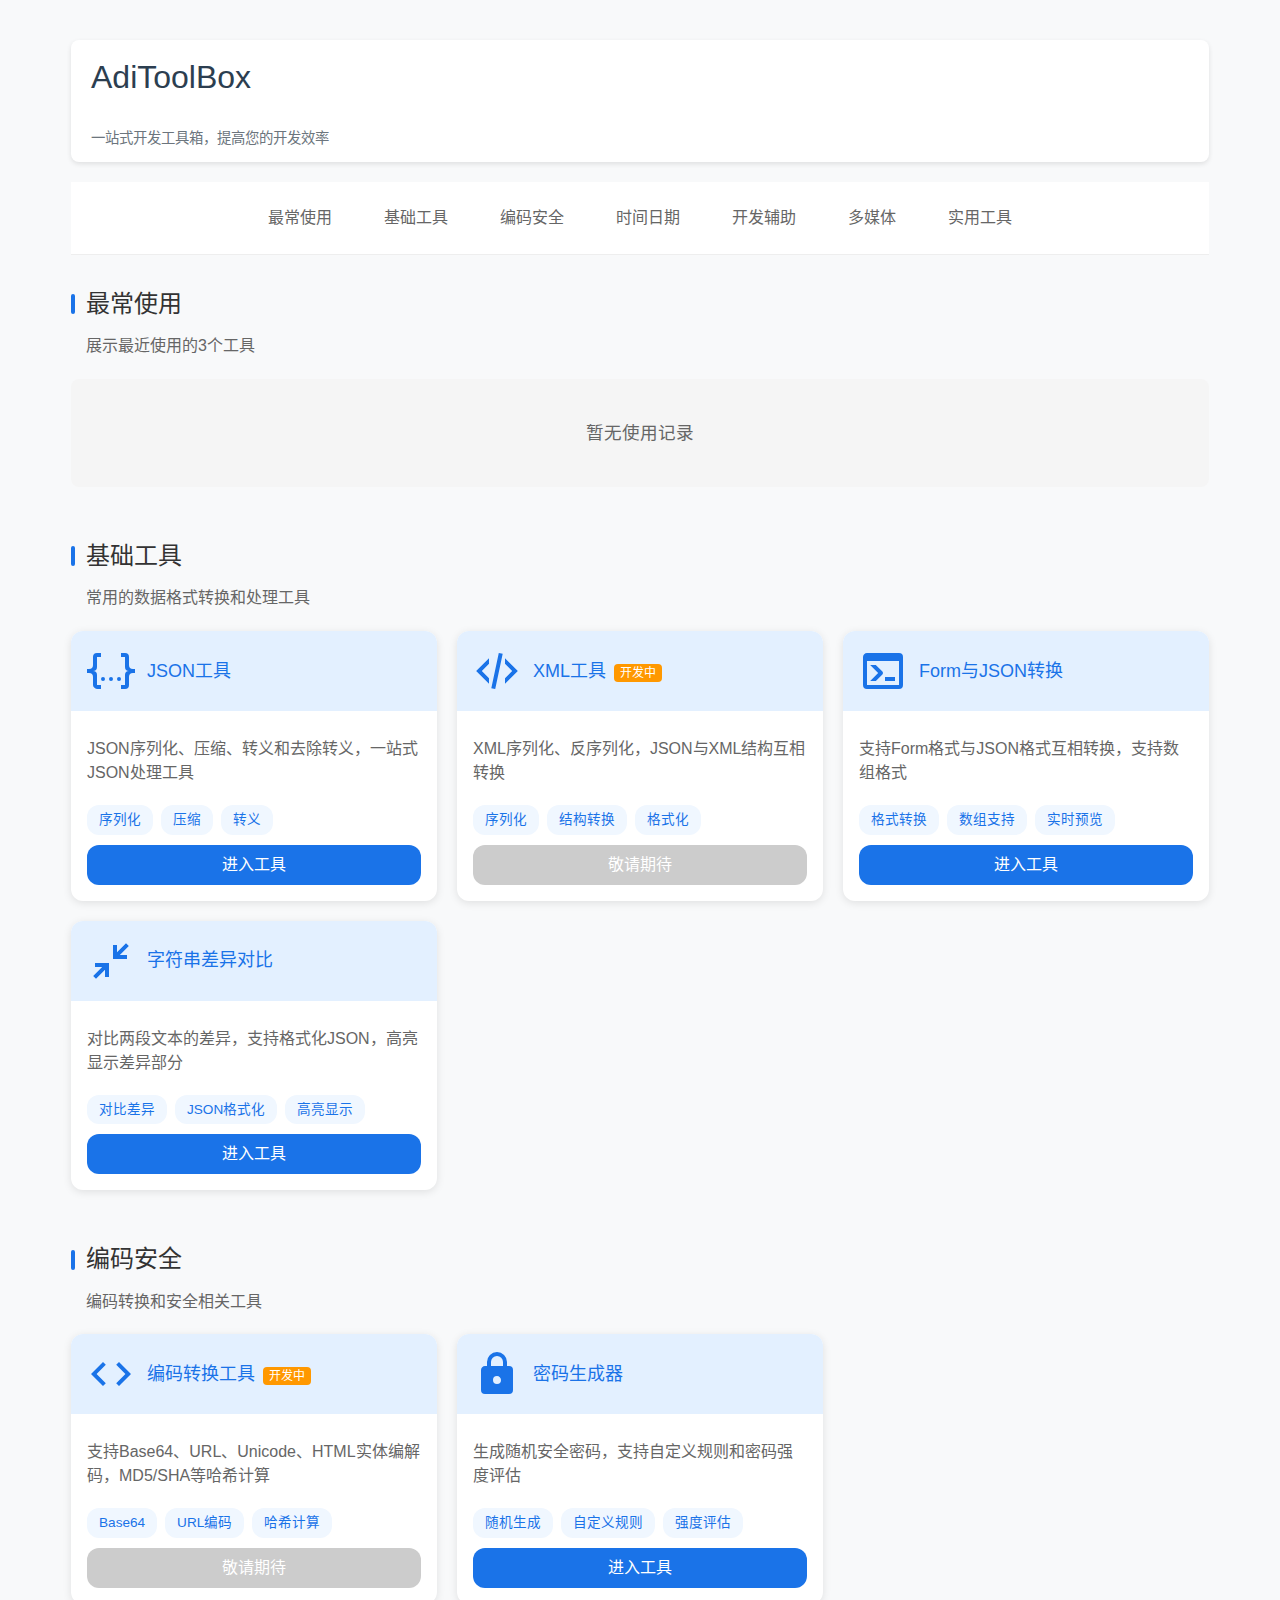
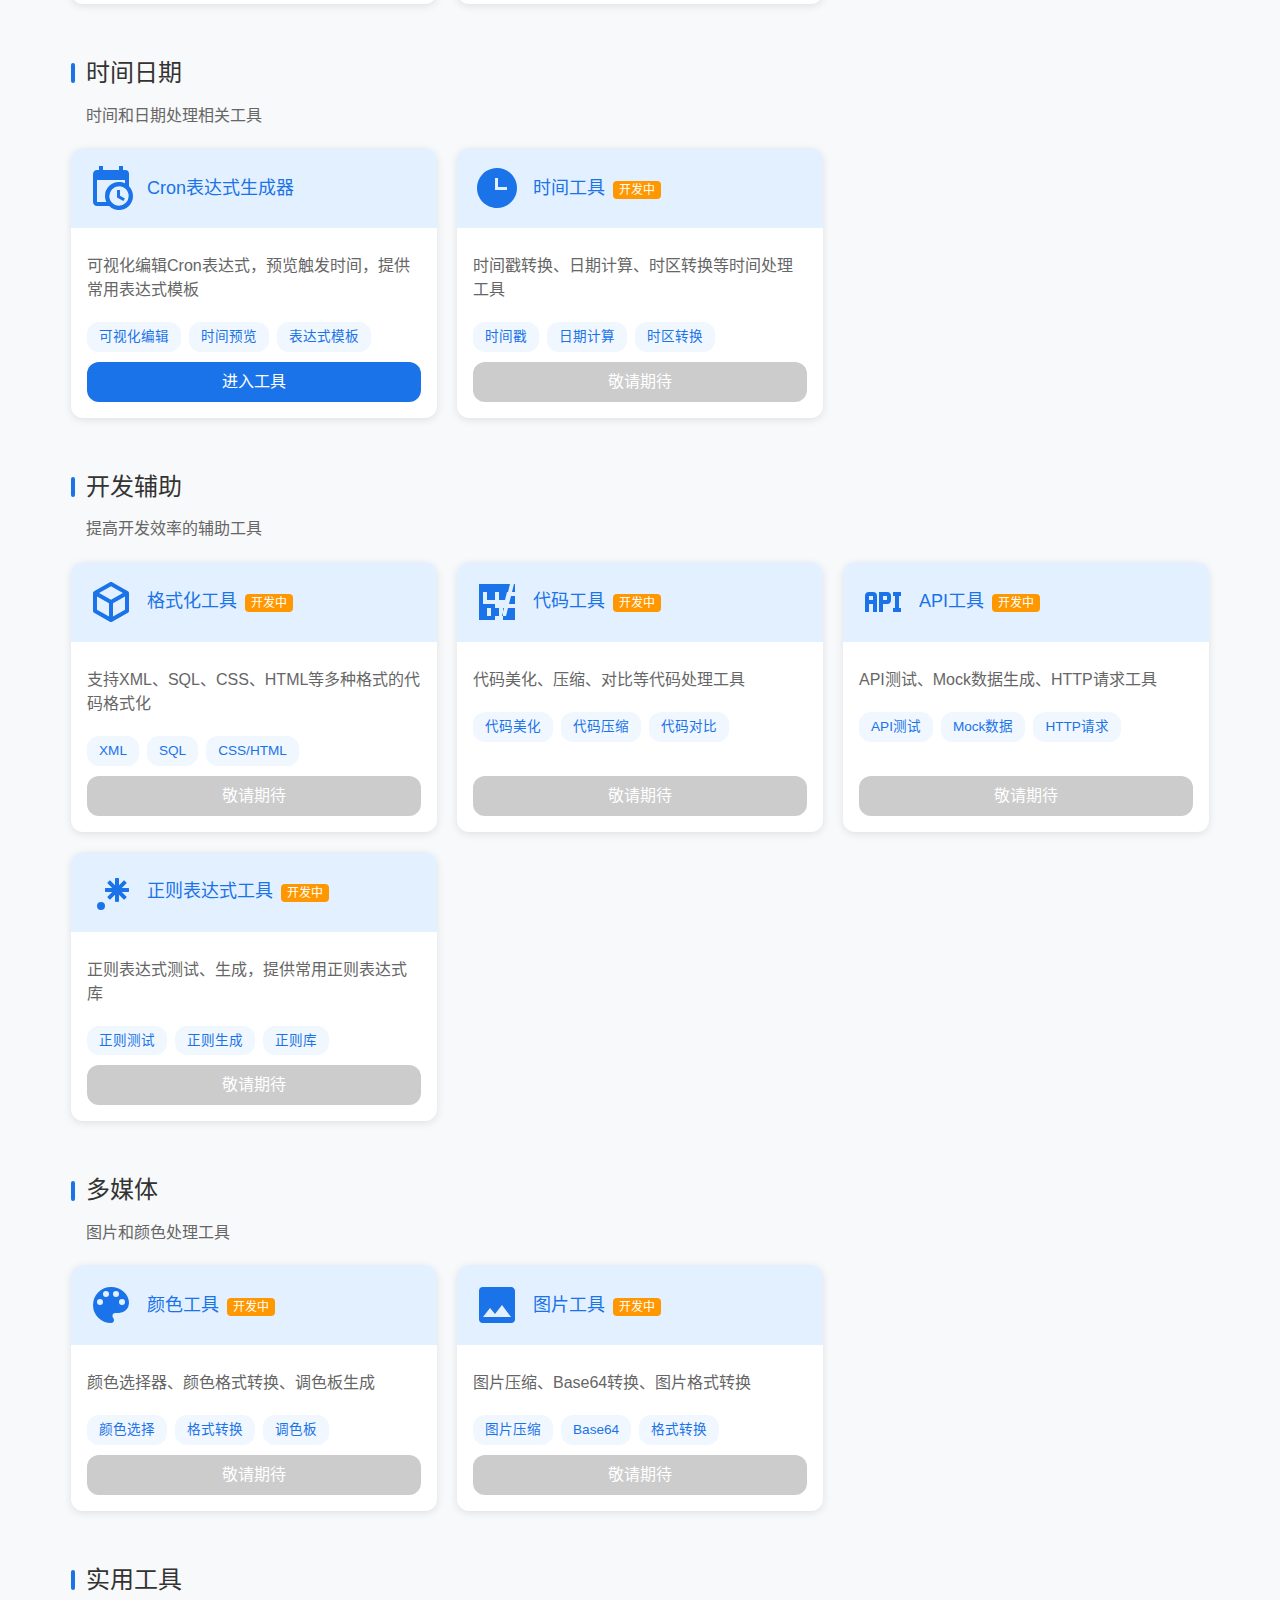
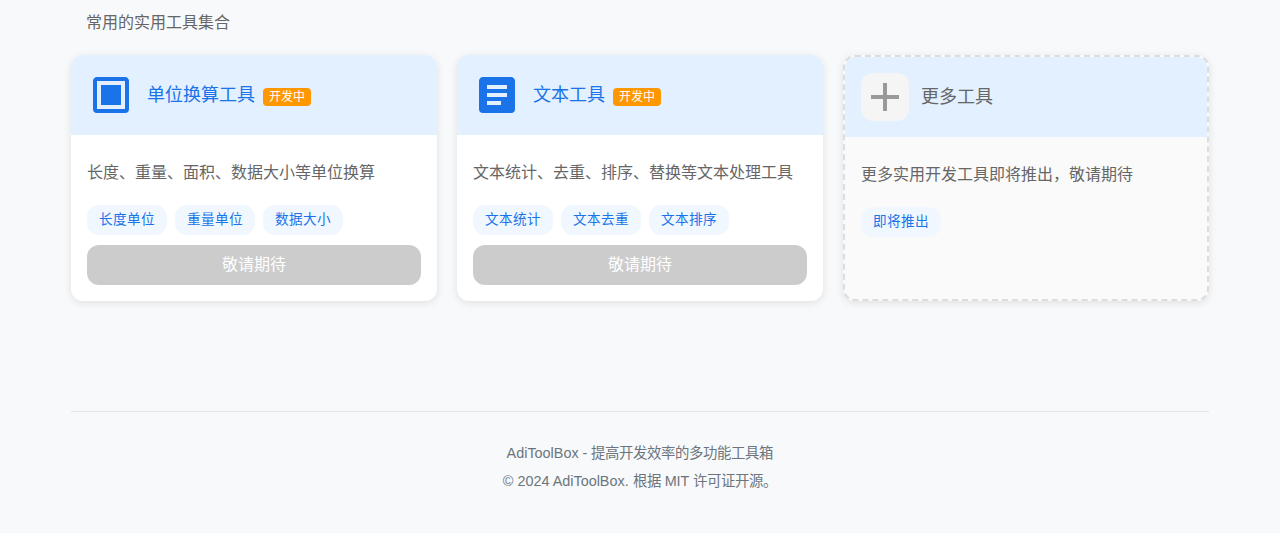
==== commit fc6839e6: "首页优化" ====
--- a/index.html
+++ b/index.html
@@ -44,13 +44,15 @@
                 <div class="tools-grid">
                     <!-- JSON工具 -->
                     <div class="tool-card">
-                        <div class="tool-icon">
-                            <svg viewBox="0 0 24 24" width="48" height="48">
-                                <path fill="currentColor" d="M5,3H7V5H5V10A2,2 0 0,1 3,12A2,2 0 0,1 5,14V19H7V21H5C3.93,20.73 3,20.1 3,19V15A2,2 0 0,0 1,13H0V11H1A2,2 0 0,0 3,9V5A2,2 0 0,1 5,3M19,3A2,2 0 0,1 21,5V9A2,2 0 0,0 23,11H24V13H23A2,2 0 0,0 21,15V19A2,2 0 0,1 19,21H17V19H19V14A2,2 0 0,1 21,12A2,2 0 0,1 19,10V5H17V3H19M12,15A1,1 0 0,1 13,16A1,1 0 0,1 12,17A1,1 0 0,1 11,16A1,1 0 0,1 12,15M8,15A1,1 0 0,1 9,16A1,1 0 0,1 8,17A1,1 0 0,1 7,16A1,1 0 0,1 8,15M16,15A1,1 0 0,1 17,16A1,1 0 0,1 16,17A1,1 0 0,1 15,16A1,1 0 0,1 16,15Z" />
-                            </svg>
-                        </div>
-                        <div class="tool-content">
+                        <div class="tool-header">
+                            <div class="tool-icon">
+                                <svg viewBox="0 0 24 24" width="48" height="48">
+                                    <path fill="currentColor" d="M5,3H7V5H5V10A2,2 0 0,1 3,12A2,2 0 0,1 5,14V19H7V21H5C3.93,20.73 3,20.1 3,19V15A2,2 0 0,0 1,13H0V11H1A2,2 0 0,0 3,9V5A2,2 0 0,1 5,3M19,3A2,2 0 0,1 21,5V9A2,2 0 0,0 23,11H24V13H23A2,2 0 0,0 21,15V19A2,2 0 0,1 19,21H17V19H19V14A2,2 0 0,1 21,12A2,2 0 0,1 19,10V5H17V3H19M12,15A1,1 0 0,1 13,16A1,1 0 0,1 12,17A1,1 0 0,1 11,16A1,1 0 0,1 12,15M8,15A1,1 0 0,1 9,16A1,1 0 0,1 8,17A1,1 0 0,1 7,16A1,1 0 0,1 8,15M16,15A1,1 0 0,1 17,16A1,1 0 0,1 16,17A1,1 0 0,1 15,16A1,1 0 0,1 16,15Z" />
+                                </svg>
+                            </div>
                             <h2>JSON工具</h2>
+                        </div>
+                        <div class="tool-content">
                             <p>JSON序列化、压缩、转义和去除转义，一站式JSON处理工具</p>
                             <div class="tool-features">
                                 <span class="feature-tag">序列化</span>
@@ -63,13 +65,15 @@
 
                     <!-- XML工具 -->
                     <div class="tool-card">
-                        <div class="tool-icon">
-                            <svg viewBox="0 0 24 24" width="48" height="48">
-                                <path fill="currentColor" d="M12.89,3L14.85,3.4L11.11,21L9.15,20.6L12.89,3M19.59,12L16,8.41V5.58L22.42,12L16,18.41V15.58L19.59,12M1.58,12L8,5.58V8.41L4.41,12L8,15.58V18.41L1.58,12Z" />
-                            </svg>
-                        </div>
-                        <div class="tool-content">
+                        <div class="tool-header">
+                            <div class="tool-icon">
+                                <svg viewBox="0 0 24 24" width="48" height="48">
+                                    <path fill="currentColor" d="M12.89,3L14.85,3.4L11.11,21L9.15,20.6L12.89,3M19.59,12L16,8.41V5.58L22.42,12L16,18.41V15.58L19.59,12M1.58,12L8,5.58V8.41L4.41,12L8,15.58V18.41L1.58,12Z" />
+                                </svg>
+                            </div>
                             <h2>XML工具<span class="soon-tag">开发中</span></h2>
+                        </div>
+                        <div class="tool-content">
                             <p>XML序列化、反序列化，JSON与XML结构互相转换</p>
                             <div class="tool-features">
                                 <span class="feature-tag">序列化</span>
@@ -82,13 +86,15 @@
 
                     <!-- Form与JSON转换工具 -->
                     <div class="tool-card">
-                        <div class="tool-icon">
-                            <svg viewBox="0 0 24 24" width="48" height="48">
-                                <path fill="currentColor" d="M20,19V7H4V19H20M20,3A2,2 0 0,1 22,5V19A2,2 0 0,1 20,21H4A2,2 0 0,1 2,19V5C2,3.89 2.9,3 4,3H20M13,17V15H18V17H13M9.58,13L5.57,9H8.4L11.7,12.3C12.09,12.69 12.09,13.33 11.7,13.72L8.42,17H5.59L9.58,13Z" />
-                            </svg>
-                        </div>
-                        <div class="tool-content">
+                        <div class="tool-header">
+                            <div class="tool-icon">
+                                <svg viewBox="0 0 24 24" width="48" height="48">
+                                    <path fill="currentColor" d="M20,19V7H4V19H20M20,3A2,2 0 0,1 22,5V19A2,2 0 0,1 20,21H4A2,2 0 0,1 2,19V5C2,3.89 2.9,3 4,3H20M13,17V15H18V17H13M9.58,13L5.57,9H8.4L11.7,12.3C12.09,12.69 12.09,13.33 11.7,13.72L8.42,17H5.59L9.58,13Z" />
+                                </svg>
+                            </div>
                             <h2>Form与JSON转换</h2>
+                        </div>
+                        <div class="tool-content">
                             <p>支持Form格式与JSON格式互相转换，支持数组格式</p>
                             <div class="tool-features">
                                 <span class="feature-tag">格式转换</span>
@@ -101,13 +107,15 @@
 
                     <!-- 字符串对比工具 -->
                     <div class="tool-card">
-                        <div class="tool-icon">
-                            <svg viewBox="0 0 24 24" width="48" height="48">
-                                <path fill="currentColor" d="M19.5,3.09L15,7.59V4H13V11H20V9H16.41L20.91,4.5L19.5,3.09M4,13V15H7.59L3.09,19.5L4.5,20.91L9,16.41V20H11V13H4Z" />
-                            </svg>
-                        </div>
-                        <div class="tool-content">
+                        <div class="tool-header">
+                            <div class="tool-icon">
+                                <svg viewBox="0 0 24 24" width="48" height="48">
+                                    <path fill="currentColor" d="M19.5,3.09L15,7.59V4H13V11H20V9H16.41L20.91,4.5L19.5,3.09M4,13V15H7.59L3.09,19.5L4.5,20.91L9,16.41V20H11V13H4Z" />
+                                </svg>
+                            </div>
                             <h2>字符串差异对比</h2>
+                        </div>
+                        <div class="tool-content">
                             <p>对比两段文本的差异，支持格式化JSON，高亮显示差异部分</p>
                             <div class="tool-features">
                                 <span class="feature-tag">对比差异</span>
@@ -127,13 +135,15 @@
                 <div class="tools-grid">
                     <!-- 编码转换工具集 -->
                     <div class="tool-card">
-                        <div class="tool-icon">
-                            <svg viewBox="0 0 24 24" width="48" height="48">
-                                <path fill="currentColor" d="M14.6,16.6L19.2,12L14.6,7.4L16,6L22,12L16,18L14.6,16.6M9.4,16.6L4.8,12L9.4,7.4L8,6L2,12L8,18L9.4,16.6Z" />
-                            </svg>
-                        </div>
-                        <div class="tool-content">
+                        <div class="tool-header">
+                            <div class="tool-icon">
+                                <svg viewBox="0 0 24 24" width="48" height="48">
+                                    <path fill="currentColor" d="M14.6,16.6L19.2,12L14.6,7.4L16,6L22,12L16,18L14.6,16.6M9.4,16.6L4.8,12L9.4,7.4L8,6L2,12L8,18L9.4,16.6Z" />
+                                </svg>
+                            </div>
                             <h2>编码转换工具<span class="soon-tag">开发中</span></h2>
+                        </div>
+                        <div class="tool-content">
                             <p>支持Base64、URL、Unicode、HTML实体编解码，MD5/SHA等哈希计算</p>
                             <div class="tool-features">
                                 <span class="feature-tag">Base64</span>
@@ -146,13 +156,15 @@
 
                     <!-- 密码生成器 -->
                     <div class="tool-card">
-                        <div class="tool-icon">
-                            <svg viewBox="0 0 24 24" width="48" height="48">
-                                <path fill="currentColor" d="M12,17A2,2 0 0,0 14,15C14,13.89 13.1,13 12,13A2,2 0 0,0 10,15A2,2 0 0,0 12,17M18,8A2,2 0 0,1 20,10V20A2,2 0 0,1 18,22H6A2,2 0 0,1 4,20V10C4,8.89 4.9,8 6,8H7V6A5,5 0 0,1 12,1A5,5 0 0,1 17,6V8H18M12,3A3,3 0 0,0 9,6V8H15V6A3,3 0 0,0 12,3Z" />
-                            </svg>
-                        </div>
-                        <div class="tool-content">
+                        <div class="tool-header">
+                            <div class="tool-icon">
+                                <svg viewBox="0 0 24 24" width="48" height="48">
+                                    <path fill="currentColor" d="M12,17A2,2 0 0,0 14,15C14,13.89 13.1,13 12,13A2,2 0 0,0 10,15A2,2 0 0,0 12,17M18,8A2,2 0 0,1 20,10V20A2,2 0 0,1 18,22H6A2,2 0 0,1 4,20V10C4,8.89 4.9,8 6,8H7V6A5,5 0 0,1 12,1A5,5 0 0,1 17,6V8H18M12,3A3,3 0 0,0 9,6V8H15V6A3,3 0 0,0 12,3Z" />
+                                </svg>
+                            </div>
                             <h2>密码生成器</h2>
+                        </div>
+                        <div class="tool-content">
                             <p>生成随机安全密码，支持自定义规则和密码强度评估</p>
                             <div class="tool-features">
                                 <span class="feature-tag">随机生成</span>
@@ -172,13 +184,15 @@
                 <div class="tools-grid">
                     <!-- Cron表达式生成器 -->
                     <div class="tool-card">
-                        <div class="tool-icon">
-                            <svg viewBox="0 0 24 24" width="48" height="48">
-                                <path fill="currentColor" d="M12,20A8,8 0 0,0 20,12A8,8 0 0,0 12,4A8,8 0 0,0 4,12A8,8 0 0,0 12,20M12,2A10,10 0 0,1 22,12A10,10 0 0,1 12,22C6.47,22 2,17.5 2,12A10,10 0 0,1 12,2M12.5,7V12.25L17,14.92L16.25,16.15L11,13V7H12.5Z" />
-                            </svg>
-                        </div>
-                        <div class="tool-content">
+                        <div class="tool-header">
+                            <div class="tool-icon">
+                                <svg viewBox="0 0 24 24" width="48" height="48">
+                                    <path fill="currentColor" d="M15,13H16.5V15.82L18.94,17.23L18.19,18.53L15,16.69V13M19,8H5V19H9.67C9.24,18.09 9,17.07 9,16A7,7 0 0,1 16,9C17.07,9 18.09,9.24 19,9.67V8M5,21C3.89,21 3,20.1 3,19V5C3,3.89 3.89,3 5,3H6V1H8V3H16V1H18V3H19A2,2 0 0,1 21,5V11.1C22.24,12.36 23,14.09 23,16A7,7 0 0,1 16,23C14.09,23 12.36,22.24 11.1,21H5M16,11.15A4.85,4.85 0 0,0 11.15,16C11.15,18.68 13.32,20.85 16,20.85A4.85,4.85 0 0,0 20.85,16C20.85,13.32 18.68,11.15 16,11.15Z" />
+                                </svg>
+                            </div>
                             <h2>Cron表达式生成器</h2>
+                        </div>
+                        <div class="tool-content">
                             <p>可视化编辑Cron表达式，预览触发时间，提供常用表达式模板</p>
                             <div class="tool-features">
                                 <span class="feature-tag">可视化编辑</span>
@@ -189,15 +203,17 @@
                         </div>
                     </div>
 
-                    <!-- 时间工具集 -->
-                    <div class="tool-card">
-                        <div class="tool-icon">
-                            <svg viewBox="0 0 24 24" width="48" height="48">
-                                <path fill="currentColor" d="M12,20A8,8 0 0,0 20,12A8,8 0 0,0 12,4A8,8 0 0,0 4,12A8,8 0 0,0 12,20M12,2A10,10 0 0,1 22,12A10,10 0 0,1 12,22C6.47,22 2,17.5 2,12A10,10 0 0,1 12,2M12.5,7V12.25L17,14.92L16.25,16.15L11,13V7H12.5Z" />
-                            </svg>
-                        </div>
-                        <div class="tool-content">
+                    <!-- 时间工具 -->
+                    <div class="tool-card">
+                        <div class="tool-header">
+                            <div class="tool-icon">
+                                <svg viewBox="0 0 24 24" width="48" height="48">
+                                    <path fill="currentColor" d="M12 2C6.5 2 2 6.5 2 12C2 17.5 6.5 22 12 22C17.5 22 22 17.5 22 12S17.5 2 12 2M17 13H11V7H12.5V11.5H17V13Z" />
+                                </svg>
+                            </div>
                             <h2>时间工具<span class="soon-tag">开发中</span></h2>
+                        </div>
+                        <div class="tool-content">
                             <p>时间戳转换、日期计算、时区转换等时间处理工具</p>
                             <div class="tool-features">
                                 <span class="feature-tag">时间戳</span>
@@ -217,13 +233,15 @@
                 <div class="tools-grid">
                     <!-- 格式化工具集 -->
                     <div class="tool-card">
-                        <div class="tool-icon">
-                            <svg viewBox="0 0 24 24" width="48" height="48">
-                                <path fill="currentColor" d="M20,19V7H4V19H20M20,3A2,2 0 0,1 22,5V19A2,2 0 0,1 20,21H4A2,2 0 0,1 2,19V5C2,3.89 2.9,3 4,3H20M13,17V15H18V17H13M9.58,13L5.57,9H8.4L11.7,12.3C12.09,12.69 12.09,13.33 11.7,13.72L8.42,17H5.59L9.58,13Z" />
-                            </svg>
-                        </div>
-                        <div class="tool-content">
+                        <div class="tool-header">
+                            <div class="tool-icon">
+                                <svg viewBox="0 0 24 24" width="48" height="48">
+                                    <path fill="currentColor" d="M21,16.5C21,16.88 20.79,17.21 20.47,17.38L12.57,21.82C12.41,21.94 12.21,22 12,22C11.79,22 11.59,21.94 11.43,21.82L3.53,17.38C3.21,17.21 3,16.88 3,16.5V7.5C3,7.12 3.21,6.79 3.53,6.62L11.43,2.18C11.59,2.06 11.79,2 12,2C12.21,2 12.41,2.06 12.57,2.18L20.47,6.62C20.79,6.79 21,7.12 21,7.5V16.5M12,4.15L6.04,7.5L12,10.85L17.96,7.5L12,4.15M5,15.91L11,19.29V12.58L5,9.21V15.91M19,15.91V9.21L13,12.58V19.29L19,15.91Z" />
+                                </svg>
+                            </div>
                             <h2>格式化工具<span class="soon-tag">开发中</span></h2>
+                        </div>
+                        <div class="tool-content">
                             <p>支持XML、SQL、CSS、HTML等多种格式的代码格式化</p>
                             <div class="tool-features">
                                 <span class="feature-tag">XML</span>
@@ -236,13 +254,15 @@
 
                     <!-- 代码工具集 -->
                     <div class="tool-card">
-                        <div class="tool-icon">
-                            <svg viewBox="0 0 24 24" width="48" height="48">
-                                <path fill="currentColor" d="M14.6,16.6L19.2,12L14.6,7.4L16,6L22,12L16,18L14.6,16.6M9.4,16.6L4.8,12L9.4,7.4L8,6L2,12L8,18L9.4,16.6Z" />
-                            </svg>
-                        </div>
-                        <div class="tool-content">
+                        <div class="tool-header">
+                            <div class="tool-icon">
+                                <svg viewBox="0 0 24 24" width="48" height="48">
+                                    <path fill="currentColor" d="M3,3H21V21H3V3M13,15H15.5L14.5,19H16.5L17.5,15H21V13H18L19,9H21V7H19.5L20.5,3H18.5L17.5,7H15V7H17L16,11H13V7H11V11H7V7H5V13H11V15H7V19H9V15H13V19H11V21H15V15Z" />
+                                </svg>
+                            </div>
                             <h2>代码工具<span class="soon-tag">开发中</span></h2>
+                        </div>
+                        <div class="tool-content">
                             <p>代码美化、压缩、对比等代码处理工具</p>
                             <div class="tool-features">
                                 <span class="feature-tag">代码美化</span>
@@ -255,13 +275,15 @@
 
                     <!-- API工具集 -->
                     <div class="tool-card">
-                        <div class="tool-icon">
-                            <svg viewBox="0 0 24 24" width="48" height="48">
-                                <path fill="currentColor" d="M20,19V7H4V19H20M20,3A2,2 0 0,1 22,5V19A2,2 0 0,1 20,21H4A2,2 0 0,1 2,19V5C2,3.89 2.9,3 4,3H20M13,17V15H18V17H13M9.58,13L5.57,9H8.4L11.7,12.3C12.09,12.69 12.09,13.33 11.7,13.72L8.42,17H5.59L9.58,13Z" />
-                            </svg>
-                        </div>
-                        <div class="tool-content">
+                        <div class="tool-header">
+                            <div class="tool-icon">
+                                <svg viewBox="0 0 24 24" width="48" height="48">
+                                    <path fill="currentColor" d="M7 7H5A2 2 0 0 0 3 9V17H5V13H7V17H9V9A2 2 0 0 0 7 7M7 11H5V9H7M14 7H10V17H12V13H14A2 2 0 0 0 16 11V9A2 2 0 0 0 14 7M14 11H12V9H14M20 9V15H21V17H17V15H18V9H17V7H21V9Z" />
+                                </svg>
+                            </div>
                             <h2>API工具<span class="soon-tag">开发中</span></h2>
+                        </div>
+                        <div class="tool-content">
                             <p>API测试、Mock数据生成、HTTP请求工具</p>
                             <div class="tool-features">
                                 <span class="feature-tag">API测试</span>
@@ -274,13 +296,15 @@
 
                     <!-- 正则表达式工具 -->
                     <div class="tool-card">
-                        <div class="tool-icon">
-                            <svg viewBox="0 0 24 24" width="48" height="48">
-                                <path fill="currentColor" d="M16,16.92C15.67,16.97 15.34,17 15,17C14.66,17 14.33,16.97 14,16.92V13.41L11.5,15.89C11,15.5 10.5,15 10.11,14.5L12.59,12H9.08C9.03,11.67 9,11.34 9,11C9,10.66 9.03,10.33 9.08,10H12.59L10.11,7.5C10.3,7.25 10.5,7 10.76,6.76V6.76C11,6.5 11.25,6.3 11.5,6.11L14,8.59V5.08C14.33,5.03 14.66,5 15,5C15.34,5 15.67,5.03 16,5.08V8.59L18.5,6.11C19,6.5 19.5,7 19.89,7.5L17.41,10H20.92C20.97,10.33 21,10.66 21,11C21,11.34 20.97,11.67 20.92,12H17.41L19.89,14.5C19.7,14.75 19.5,15 19.24,15.24V15.24C19,15.5 18.75,15.7 18.5,15.89L16,13.41V16.92H16V16.92M5,19A2,2 0 0,1 7,17A2,2 0 0,1 9,19A2,2 0 0,1 7,21A2,2 0 0,1 5,19H5Z" />
-                            </svg>
-                        </div>
-                        <div class="tool-content">
+                        <div class="tool-header">
+                            <div class="tool-icon">
+                                <svg viewBox="0 0 24 24" width="48" height="48">
+                                    <path fill="currentColor" d="M16,16.92C15.67,16.97 15.34,17 15,17C14.66,17 14.33,16.97 14,16.92V13.41L11.5,15.89C11,15.5 10.5,15 10.11,14.5L12.59,12H9.08C9.03,11.67 9,11.34 9,11C9,10.66 9.03,10.33 9.08,10H12.59L10.11,7.5C10.3,7.25 10.5,7 10.76,6.76V6.76C11,6.5 11.25,6.3 11.5,6.11L14,8.59V5.08C14.33,5.03 14.66,5 15,5C15.34,5 15.67,5.03 16,5.08V8.59L18.5,6.11C19,6.5 19.5,7 19.89,7.5L17.41,10H20.92C20.97,10.33 21,10.66 21,11C21,11.34 20.97,11.67 20.92,12H17.41L19.89,14.5C19.7,14.75 19.5,15 19.24,15.24V15.24C19,15.5 18.75,15.7 18.5,15.89L16,13.41V16.92H16V16.92M5,19A2,2 0 0,1 7,17A2,2 0 0,1 9,19A2,2 0 0,1 7,21A2,2 0 0,1 5,19H5Z" />
+                                </svg>
+                            </div>
                             <h2>正则表达式工具<span class="soon-tag">开发中</span></h2>
+                        </div>
+                        <div class="tool-content">
                             <p>正则表达式测试、生成，提供常用正则表达式库</p>
                             <div class="tool-features">
                                 <span class="feature-tag">正则测试</span>
@@ -300,13 +324,15 @@
                 <div class="tools-grid">
                     <!-- 颜色工具集 -->
                     <div class="tool-card">
-                        <div class="tool-icon">
-                            <svg viewBox="0 0 24 24" width="48" height="48">
-                                <path fill="currentColor" d="M17.5,12A1.5,1.5 0 0,1 16,10.5A1.5,1.5 0 0,1 17.5,9A1.5,1.5 0 0,1 19,10.5A1.5,1.5 0 0,1 17.5,12M14.5,8A1.5,1.5 0 0,1 13,6.5A1.5,1.5 0 0,1 14.5,5A1.5,1.5 0 0,1 16,6.5A1.5,1.5 0 0,1 14.5,8M9.5,8A1.5,1.5 0 0,1 8,6.5A1.5,1.5 0 0,1 9.5,5A1.5,1.5 0 0,1 11,6.5A1.5,1.5 0 0,1 9.5,8M6.5,12A1.5,1.5 0 0,1 5,10.5A1.5,1.5 0 0,1 6.5,9A1.5,1.5 0 0,1 8,10.5A1.5,1.5 0 0,1 6.5,12M12,3A9,9 0 0,0 3,12A9,9 0 0,0 12,21A1.5,1.5 0 0,0 13.5,19.5C13.5,19.11 13.35,18.76 13.11,18.5C12.88,18.23 12.73,17.88 12.73,17.5A1.5,1.5 0 0,1 14.23,16H16A5,5 0 0,0 21,11C21,6.58 16.97,3 12,3Z" />
-                            </svg>
-                        </div>
-                        <div class="tool-content">
+                        <div class="tool-header">
+                            <div class="tool-icon">
+                                <svg viewBox="0 0 24 24" width="48" height="48">
+                                    <path fill="currentColor" d="M17.5,12A1.5,1.5 0 0,1 16,10.5A1.5,1.5 0 0,1 17.5,9A1.5,1.5 0 0,1 19,10.5A1.5,1.5 0 0,1 17.5,12M14.5,8A1.5,1.5 0 0,1 13,6.5A1.5,1.5 0 0,1 14.5,5A1.5,1.5 0 0,1 16,6.5A1.5,1.5 0 0,1 14.5,8M9.5,8A1.5,1.5 0 0,1 8,6.5A1.5,1.5 0 0,1 9.5,5A1.5,1.5 0 0,1 11,6.5A1.5,1.5 0 0,1 9.5,8M6.5,12A1.5,1.5 0 0,1 5,10.5A1.5,1.5 0 0,1 6.5,9A1.5,1.5 0 0,1 8,10.5A1.5,1.5 0 0,1 6.5,12M12,3A9,9 0 0,0 3,12A9,9 0 0,0 12,21A1.5,1.5 0 0,0 13.5,19.5C13.5,19.11 13.35,18.76 13.11,18.5C12.88,18.23 12.73,17.88 12.73,17.5A1.5,1.5 0 0,1 14.23,16H16A5,5 0 0,0 21,11C21,6.58 16.97,3 12,3Z" />
+                                </svg>
+                            </div>
                             <h2>颜色工具<span class="soon-tag">开发中</span></h2>
+                        </div>
+                        <div class="tool-content">
                             <p>颜色选择器、颜色格式转换、调色板生成</p>
                             <div class="tool-features">
                                 <span class="feature-tag">颜色选择</span>
@@ -319,13 +345,15 @@
 
                     <!-- 图片工具集 -->
                     <div class="tool-card">
-                        <div class="tool-icon">
-                            <svg viewBox="0 0 24 24" width="48" height="48">
-                                <path fill="currentColor" d="M8.5,13.5L11,16.5L14.5,12L19,18H5M21,19V5C21,3.89 20.1,3 19,3H5A2,2 0 0,0 3,5V19A2,2 0 0,0 5,21H19A2,2 0 0,0 21,19Z" />
-                            </svg>
-                        </div>
-                        <div class="tool-content">
+                        <div class="tool-header">
+                            <div class="tool-icon">
+                                <svg viewBox="0 0 24 24" width="48" height="48">
+                                    <path fill="currentColor" d="M8.5,13.5L11,16.5L14.5,12L19,18H5M21,19V5C21,3.89 20.1,3 19,3H5A2,2 0 0,0 3,5V19A2,2 0 0,0 5,21H19A2,2 0 0,0 21,19Z" />
+                                </svg>
+                            </div>
                             <h2>图片工具<span class="soon-tag">开发中</span></h2>
+                        </div>
+                        <div class="tool-content">
                             <p>图片压缩、Base64转换、图片格式转换</p>
                             <div class="tool-features">
                                 <span class="feature-tag">图片压缩</span>
@@ -345,13 +373,15 @@
                 <div class="tools-grid">
                     <!-- 单位换算工具 -->
                     <div class="tool-card">
-                        <div class="tool-icon">
-                            <svg viewBox="0 0 24 24" width="48" height="48">
-                                <path fill="currentColor" d="M19,3H5C3.89,3 3,3.89 3,5V19A2,2 0 0,0 5,21H19A2,2 0 0,0 21,19V5C21,3.89 20.1,3 19,3M19,19H5V5H19V19M17,17H7V7H17V17Z" />
-                            </svg>
-                        </div>
-                        <div class="tool-content">
+                        <div class="tool-header">
+                            <div class="tool-icon">
+                                <svg viewBox="0 0 24 24" width="48" height="48">
+                                    <path fill="currentColor" d="M19,3H5C3.89,3 3,3.89 3,5V19A2,2 0 0,0 5,21H19A2,2 0 0,0 21,19V5C21,3.89 20.1,3 19,3M19,19H5V5H19V19M17,17H7V7H17V17Z" />
+                                </svg>
+                            </div>
                             <h2>单位换算工具<span class="soon-tag">开发中</span></h2>
+                        </div>
+                        <div class="tool-content">
                             <p>长度、重量、面积、数据大小等单位换算</p>
                             <div class="tool-features">
                                 <span class="feature-tag">长度单位</span>
@@ -364,13 +394,15 @@
 
                     <!-- 文本工具集 -->
                     <div class="tool-card">
-                        <div class="tool-icon">
-                            <svg viewBox="0 0 24 24" width="48" height="48">
-                                <path fill="currentColor" d="M14,17H7V15H14M17,13H7V11H17M17,9H7V7H17M19,3H5C3.89,3 3,3.89 3,5V19A2,2 0 0,0 5,21H19A2,2 0 0,0 21,19V5C21,3.89 20.1,3 19,3Z" />
-                            </svg>
-                        </div>
-                        <div class="tool-content">
+                        <div class="tool-header">
+                            <div class="tool-icon">
+                                <svg viewBox="0 0 24 24" width="48" height="48">
+                                    <path fill="currentColor" d="M14,17H7V15H14M17,13H7V11H17M17,9H7V7H17M19,3H5C3.89,3 3,3.89 3,5V19A2,2 0 0,0 5,21H19A2,2 0 0,0 21,19V5C21,3.89 20.1,3 19,3Z" />
+                                </svg>
+                            </div>
                             <h2>文本工具<span class="soon-tag">开发中</span></h2>
+                        </div>
+                        <div class="tool-content">
                             <p>文本统计、去重、排序、替换等文本处理工具</p>
                             <div class="tool-features">
                                 <span class="feature-tag">文本统计</span>
@@ -383,13 +415,15 @@
 
                     <!-- 更多工具卡片 -->
                     <div class="tool-card new-tool">
-                        <div class="tool-icon">
-                            <svg viewBox="0 0 24 24" width="48" height="48">
-                                <path fill="currentColor" d="M19,13H13V19H11V13H5V11H11V5H13V11H19V13Z" />
-                            </svg>
-                        </div>
-                        <div class="tool-content">
+                        <div class="tool-header">
+                            <div class="tool-icon">
+                                <svg viewBox="0 0 24 24" width="48" height="48">
+                                    <path fill="currentColor" d="M19,13H13V19H11V13H5V11H11V5H13V11H19V13Z" />
+                                </svg>
+                            </div>
                             <h2>更多工具</h2>
+                        </div>
+                        <div class="tool-content">
                             <p>更多实用开发工具即将推出，敬请期待</p>
                             <div class="tool-features">
                                 <span class="feature-tag">即将推出</span>
--- a/assets/css/index.css
+++ b/assets/css/index.css
@@ -31,6 +31,10 @@
     min-height: 100vh;
 }
 
+h2 {
+    margin-bottom : 0
+}
+
 .container {
     max-width: 1200px;
     margin: 0 auto;
@@ -116,127 +120,180 @@
     margin-bottom: 30px;
 }
 
-/* 工具卡片样式 */
+/* 工具卡片 */
 .tool-card {
-    background-color: var(--panel-bg-color);
-    border-radius: var(--card-radius);
-    box-shadow: 0 4px 10px var(--shadow-color);
-    transition: transform var(--transition-time), box-shadow var(--transition-time);
-    overflow: hidden;
+    background: #fff;
+    border-radius: 12px;
+    box-shadow: 0 2px 8px rgba(0, 0, 0, 0.1);
+    transition: all 0.3s ease;
     display: flex;
     flex-direction: column;
     height: 100%;
-    position: relative;
+    padding: 0;
+    overflow: hidden;
 }
 
 .tool-card:hover {
-    transform: translateY(-5px);
-    box-shadow: 0 8px 20px rgba(0, 0, 0, 0.15);
+    transform: translateY(-2px);
+    box-shadow: 0 4px 12px rgba(0, 0, 0, 0.15);
+}
+
+/* 工具卡片头部 */
+.tool-header {
+    display: flex;
+    align-items: center;
+    gap: 12px;
+    padding: 16px;
+    background-color: #e3f0ff;
+    width: 100%;
+    box-sizing: border-box;
+}
+
+.tool-header h2 {
+    color: #1a73e8;
+    margin: 0;
+    font-size: 18px;
+    font-weight: 500;
 }
 
 .tool-icon {
-    background-color: var(--primary-light-color);
-    padding: 20px;
-    display: flex;
+    width: 48px;
+    height: 48px;
+    display: flex;
+    align-items: center;
     justify-content: center;
+    border-radius: 12px;
+    color: #1a73e8;
+    background-color: #e3f0ff;
+}
+
+/* 工具内容 */
+.tool-content {
+    flex: 1;
+    display: flex;
+    flex-direction: column;
+    padding: 16px;
+}
+
+.tool-content h2 {
+    font-size: 1.2rem;
+    color: #333;
+    margin: 0;
+    display: flex;
     align-items: center;
-    color: var(--primary-color);
-}
-
-.tool-content {
-    padding: 20px;
-    flex: 1;
-    display: flex;
-    flex-direction: column;
-}
-
-.tool-content h2 {
-    font-size: 1.5rem;
-    margin-bottom: 10px;
-    color: var(--text-color);
-    display: flex;
-    align-items: center;
+    gap: 10px;
+    line-height: 1.4;
 }
 
 .tool-content p {
-    color: var(--text-light-color);
-    margin-bottom: 20px;
+    color: #666;
+    margin: 10px 0;
     line-height: 1.5;
-    flex: 1;
-}
-
+}
+
+/* 特性标签 */
 .tool-features {
     display: flex;
     flex-wrap: wrap;
     gap: 8px;
-    margin-bottom: 20px;
+    margin: 10px 0;
 }
 
 .feature-tag {
-    background-color: var(--primary-light-color);
-    color: var(--primary-color);
-    padding: 4px 10px;
-    border-radius: 50px;
+    background: #f0f7ff;
+    color: #1a73e8;
+    padding: 4px 12px;
+    border-radius: 12px;
     font-size: 0.85rem;
 }
 
+/* 工具按钮基础样式 */
 .tool-button {
     display: inline-block;
-    background-color: var(--primary-color);
-    color: white;
+    background: #1a73e8;
+    color: #fff;
+    padding: 8px 20px;
+    border-radius: 12px;
     text-decoration: none;
-    padding: 10px 20px;
-    border-radius: 5px;
-    font-size: 0.95rem;
-    text-align: center;
-    transition: background-color var(--transition-time);
+    font-weight: 500;
     border: none;
     cursor: pointer;
-    font-family: var(--font-family);
+    transition: background-color 0.3s ease;
+    margin-top: auto;
+    text-align: center;
+    width: 100%;
+    box-sizing: border-box;
+    font-size: 16px;
+    line-height: 1.5;
 }
 
 .tool-button:hover {
-    background-color: var(--primary-hover-color);
-}
-
-/* 即将推出的工具卡片样式 */
-.coming-soon {
-    opacity: 0.8;
-}
-
+    background: #1557b0;
+}
+
+/* 禁用状态按钮样式 */
+button.tool-button.disabled {
+    background: #ccc;
+    cursor: not-allowed;
+    pointer-events: none;
+}
+
+button.tool-button.disabled:hover {
+    background: #bbb;
+}
+
+/* 开发中标签 */
 .soon-tag {
-    font-size: 0.8rem;
-    background-color: #ffd24c;
-    color: #896a00;
-    padding: 2px 8px;
-    border-radius: 12px;
-    margin-left: 10px;
+    font-size: 12px;
+    padding: 2px 6px;
+    background-color: #ff9800;
+    border-radius: 4px;
+    margin-left: 8px;
+    color: white;
     font-weight: normal;
 }
 
-.disabled {
-    background-color: #b6b6b6;
-    cursor: not-allowed;
-}
-
-.disabled:hover {
-    background-color: #9e9e9e;
-}
-
-/* 新工具卡片样式 */
+/* 新工具卡片 */
 .new-tool {
-    background-color: rgba(255, 255, 255, 0.7);
-    border: 2px dashed var(--border-color);
-    box-shadow: none;
-}
-
-.new-tool:hover {
-    transform: none;
-    box-shadow: none;
+    border: 2px dashed #ddd;
+    background: #fafafa;
 }
 
 .new-tool .tool-icon {
-    background-color: rgba(74, 144, 226, 0.1);
+    background-color: #f5f5f5;
+    color: #999;
+}
+
+.new-tool h2 {
+    color: #666;
+}
+
+/* 响应式调整 */
+@media screen and (max-width: 768px) {
+    .tool-card {
+        padding: 0;
+    }
+
+    .tool-header {
+        padding: 12px;
+    }
+
+    .tool-content {
+        padding: 12px;
+    }
+
+    .tool-icon {
+        width: 40px;
+        height: 40px;
+    }
+
+    .tool-header h2 {
+        font-size: 16px;
+    }
+
+    .tool-content h2 {
+        font-size: 1.1rem;
+    }
 }
 
 /* 页脚样式 */
@@ -261,17 +318,6 @@
     }
 }
 
-@media (max-width: 768px) {
-    .tools-grid {
-        grid-template-columns: 1fr;
-        gap: 20px;
-    }
-    
-    .tool-card {
-        max-width: 100%;
-    }
-}
-
 @media (max-width: 576px) {
     .tool-content h2 {
         font-size: 1.3rem;
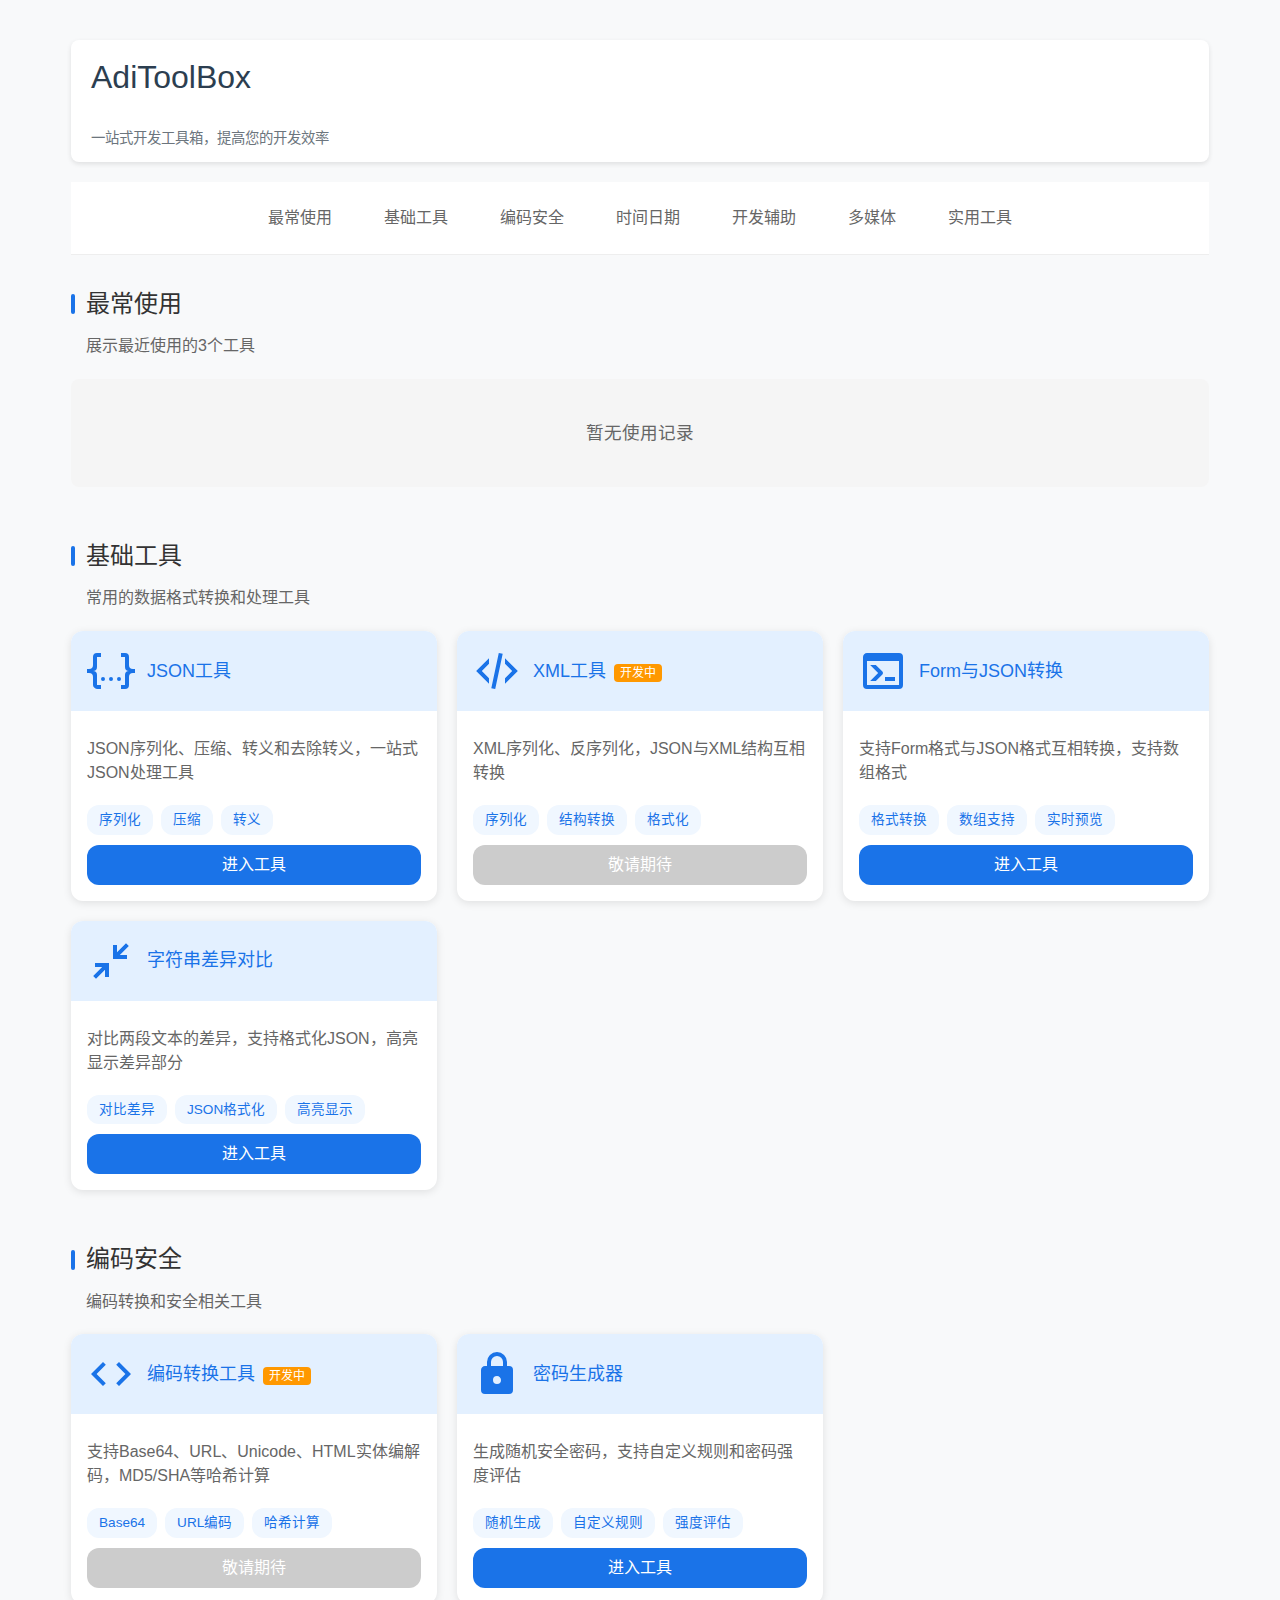
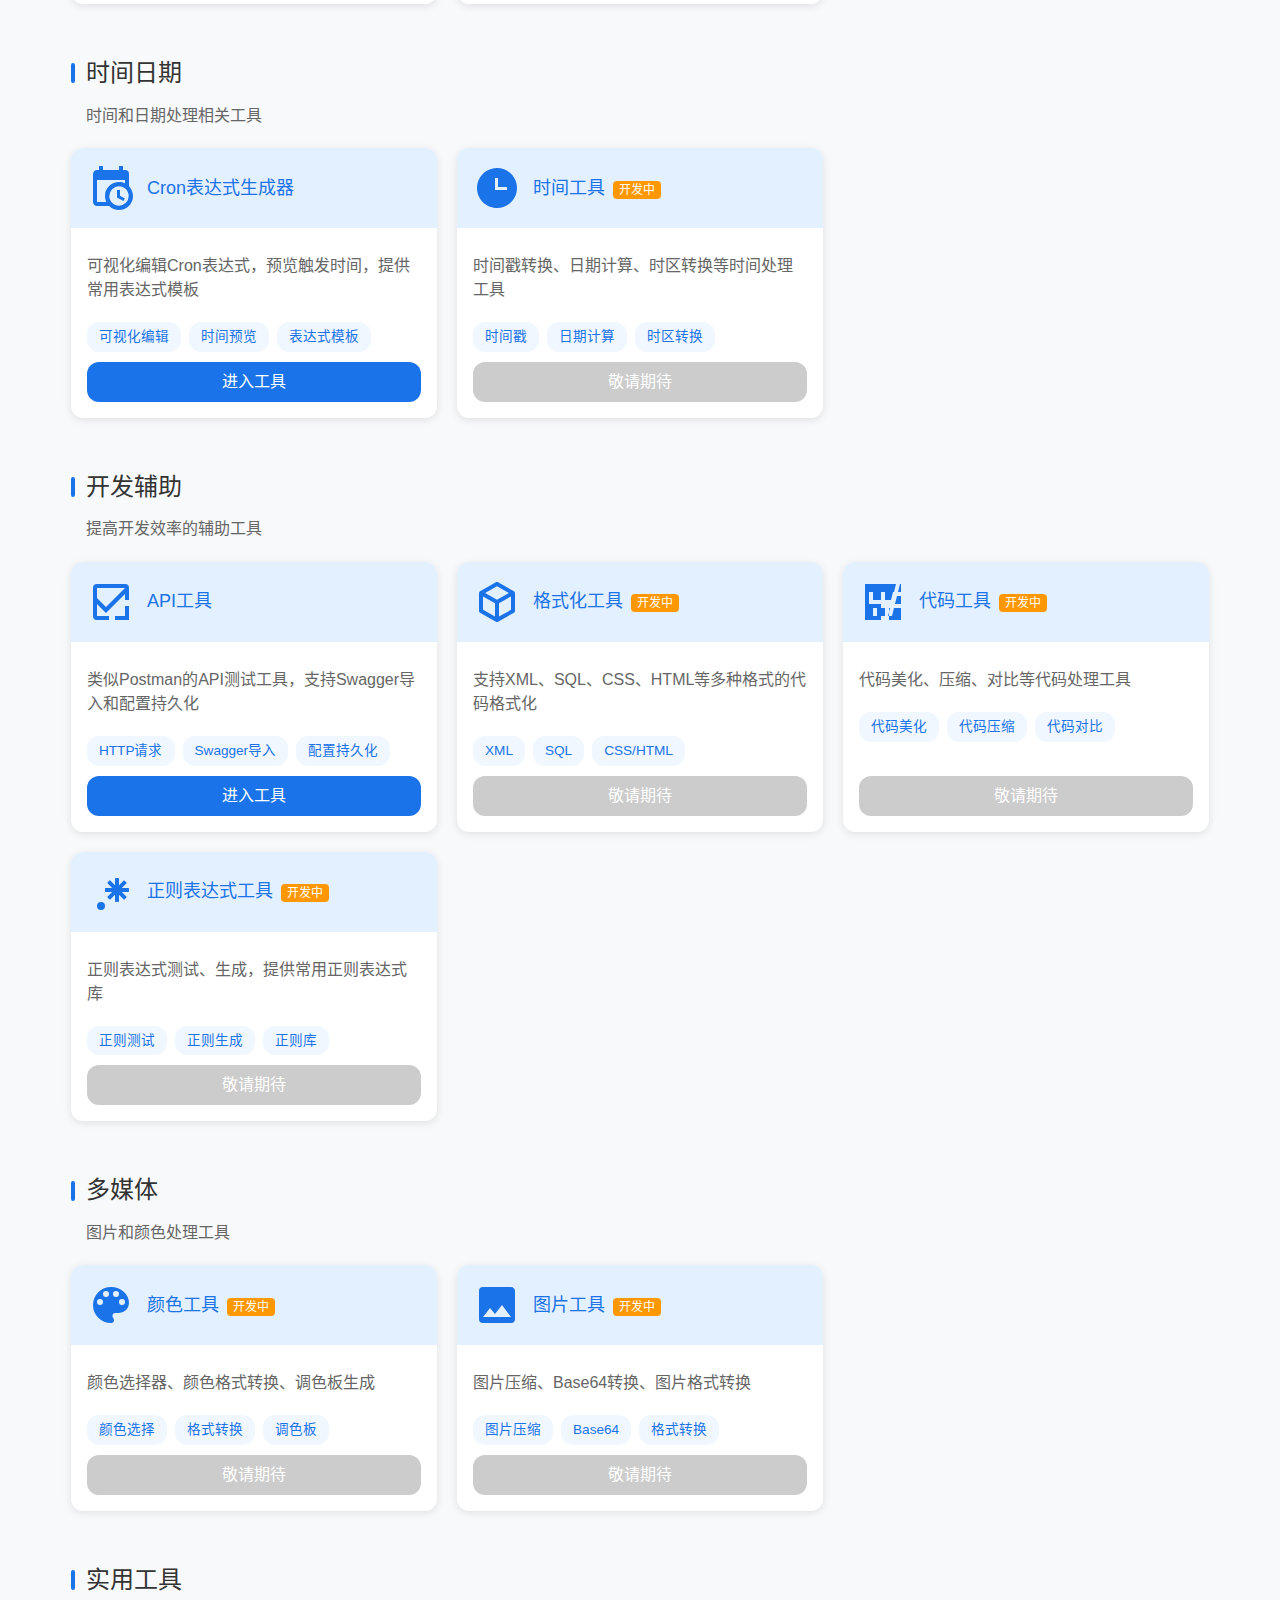
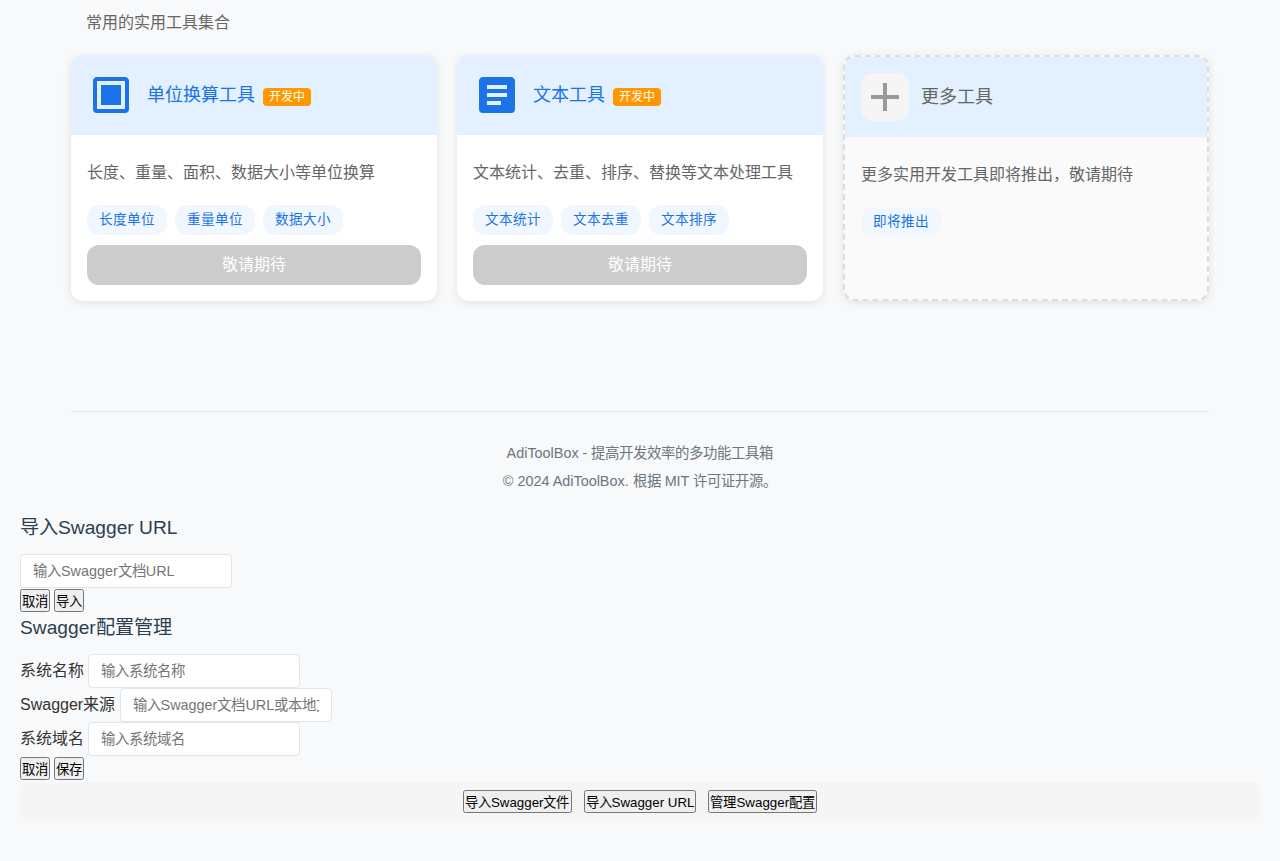
==== commit ebb4381c: "save" ====
--- a/index.html
+++ b/index.html
@@ -231,6 +231,27 @@
                 <h2 class="section-title">开发辅助</h2>
                 <p class="section-desc">提高开发效率的辅助工具</p>
                 <div class="tools-grid">
+                    <!-- API工具 -->
+                    <div class="tool-card">
+                        <div class="tool-header">
+                            <div class="tool-icon">
+                                <svg viewBox="0 0 24 24" width="48" height="48">
+                                    <path fill="currentColor" d="M4.5,9.5L9.5,14.5L19.5,4.5L21,6L9.5,17.5L3,11L4.5,9.5M21,14H19V19H14V21H19V21H21V14M21,19V21H21V19H21M5,3H19A2,2 0 0,1 21,5V11H19V5H5V19H11V21H5A2,2 0 0,1 3,19V5A2,2 0 0,1 5,3Z" />
+                                </svg>
+                            </div>
+                            <h2>API工具</h2>
+                        </div>
+                        <div class="tool-content">
+                            <p>类似Postman的API测试工具，支持Swagger导入和配置持久化</p>
+                            <div class="tool-features">
+                                <span class="feature-tag">HTTP请求</span>
+                                <span class="feature-tag">Swagger导入</span>
+                                <span class="feature-tag">配置持久化</span>
+                            </div>
+                            <a href="./layout.html?tool=api-tools" class="tool-button">进入工具</a>
+                        </div>
+                    </div>
+
                     <!-- 格式化工具集 -->
                     <div class="tool-card">
                         <div class="tool-header">
@@ -268,27 +289,6 @@
                                 <span class="feature-tag">代码美化</span>
                                 <span class="feature-tag">代码压缩</span>
                                 <span class="feature-tag">代码对比</span>
-                            </div>
-                            <button class="tool-button disabled">敬请期待</button>
-                        </div>
-                    </div>
-
-                    <!-- API工具集 -->
-                    <div class="tool-card">
-                        <div class="tool-header">
-                            <div class="tool-icon">
-                                <svg viewBox="0 0 24 24" width="48" height="48">
-                                    <path fill="currentColor" d="M7 7H5A2 2 0 0 0 3 9V17H5V13H7V17H9V9A2 2 0 0 0 7 7M7 11H5V9H7M14 7H10V17H12V13H14A2 2 0 0 0 16 11V9A2 2 0 0 0 14 7M14 11H12V9H14M20 9V15H21V17H17V15H18V9H17V7H21V9Z" />
-                                </svg>
-                            </div>
-                            <h2>API工具<span class="soon-tag">开发中</span></h2>
-                        </div>
-                        <div class="tool-content">
-                            <p>API测试、Mock数据生成、HTTP请求工具</p>
-                            <div class="tool-features">
-                                <span class="feature-tag">API测试</span>
-                                <span class="feature-tag">Mock数据</span>
-                                <span class="feature-tag">HTTP请求</span>
                             </div>
                             <button class="tool-button disabled">敬请期待</button>
                         </div>
@@ -440,6 +440,53 @@
         </footer>
     </div>
 
+    <!-- 导入URL对话框 -->
+    <div id="dialogOverlay" class="dialog-overlay">
+        <!-- 现有的导入URL对话框 -->
+        <div id="importUrlDialog" class="dialog">
+            <h3>导入Swagger URL</h3>
+            <input type="text" id="swaggerUrl" placeholder="输入Swagger文档URL">
+            <div class="dialog-buttons">
+                <button id="cancelImport">取消</button>
+                <button id="confirmImport">导入</button>
+            </div>
+        </div>
+
+        <!-- 添加Swagger配置管理对话框 -->
+        <div id="swaggerConfigDialog" class="dialog">
+            <h3>Swagger配置管理</h3>
+            <form id="swaggerConfigForm">
+                <div class="form-group">
+                    <label for="systemName">系统名称</label>
+                    <input type="text" id="systemName" placeholder="输入系统名称" required>
+                </div>
+                <div class="form-group">
+                    <label for="swaggerSource">Swagger来源</label>
+                    <input type="text" id="swaggerSource" placeholder="输入Swagger文档URL或本地文件路径" required>
+                </div>
+                <div class="form-group">
+                    <label for="systemDomain">系统域名</label>
+                    <input type="text" id="systemDomain" placeholder="输入系统域名" required>
+                </div>
+                <div class="dialog-buttons">
+                    <button type="button" id="cancelConfig">取消</button>
+                    <button type="submit" id="saveConfig">保存</button>
+                </div>
+            </form>
+            <div id="swaggerConfigList" class="config-list"></div>
+        </div>
+    </div>
+
+    <!-- 工具栏 -->
+    <div class="toolbar">
+        <!-- ... 保留现有代码 ... -->
+        <button id="importSwagger">导入Swagger文件</button>
+        <button id="importSwaggerUrl">导入Swagger URL</button>
+        <button id="manageSwagger">管理Swagger配置</button>
+        <!-- ... 保留现有代码 ... -->
+    </div>
+
+    <script src="./assets/js/tool-usage.js"></script>
     <script src="./assets/js/index.js"></script>
 </body>
 </html> 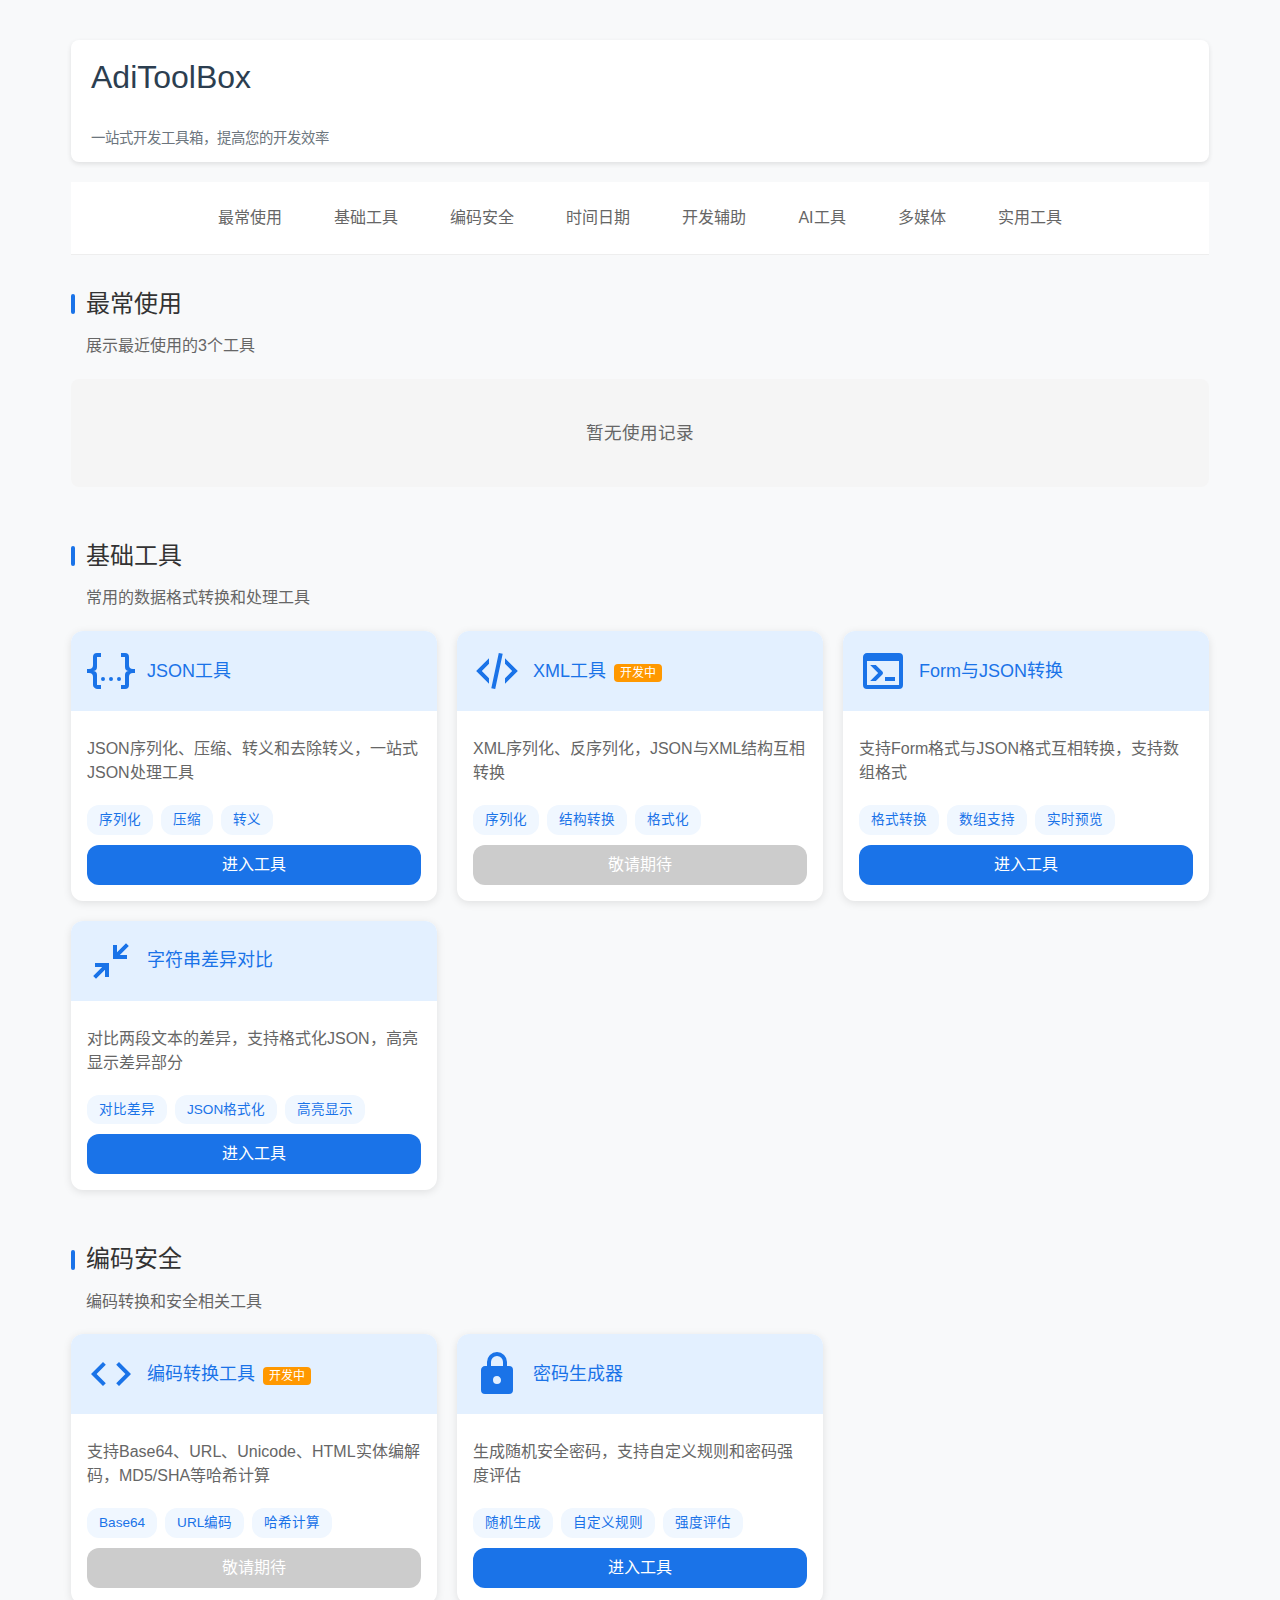
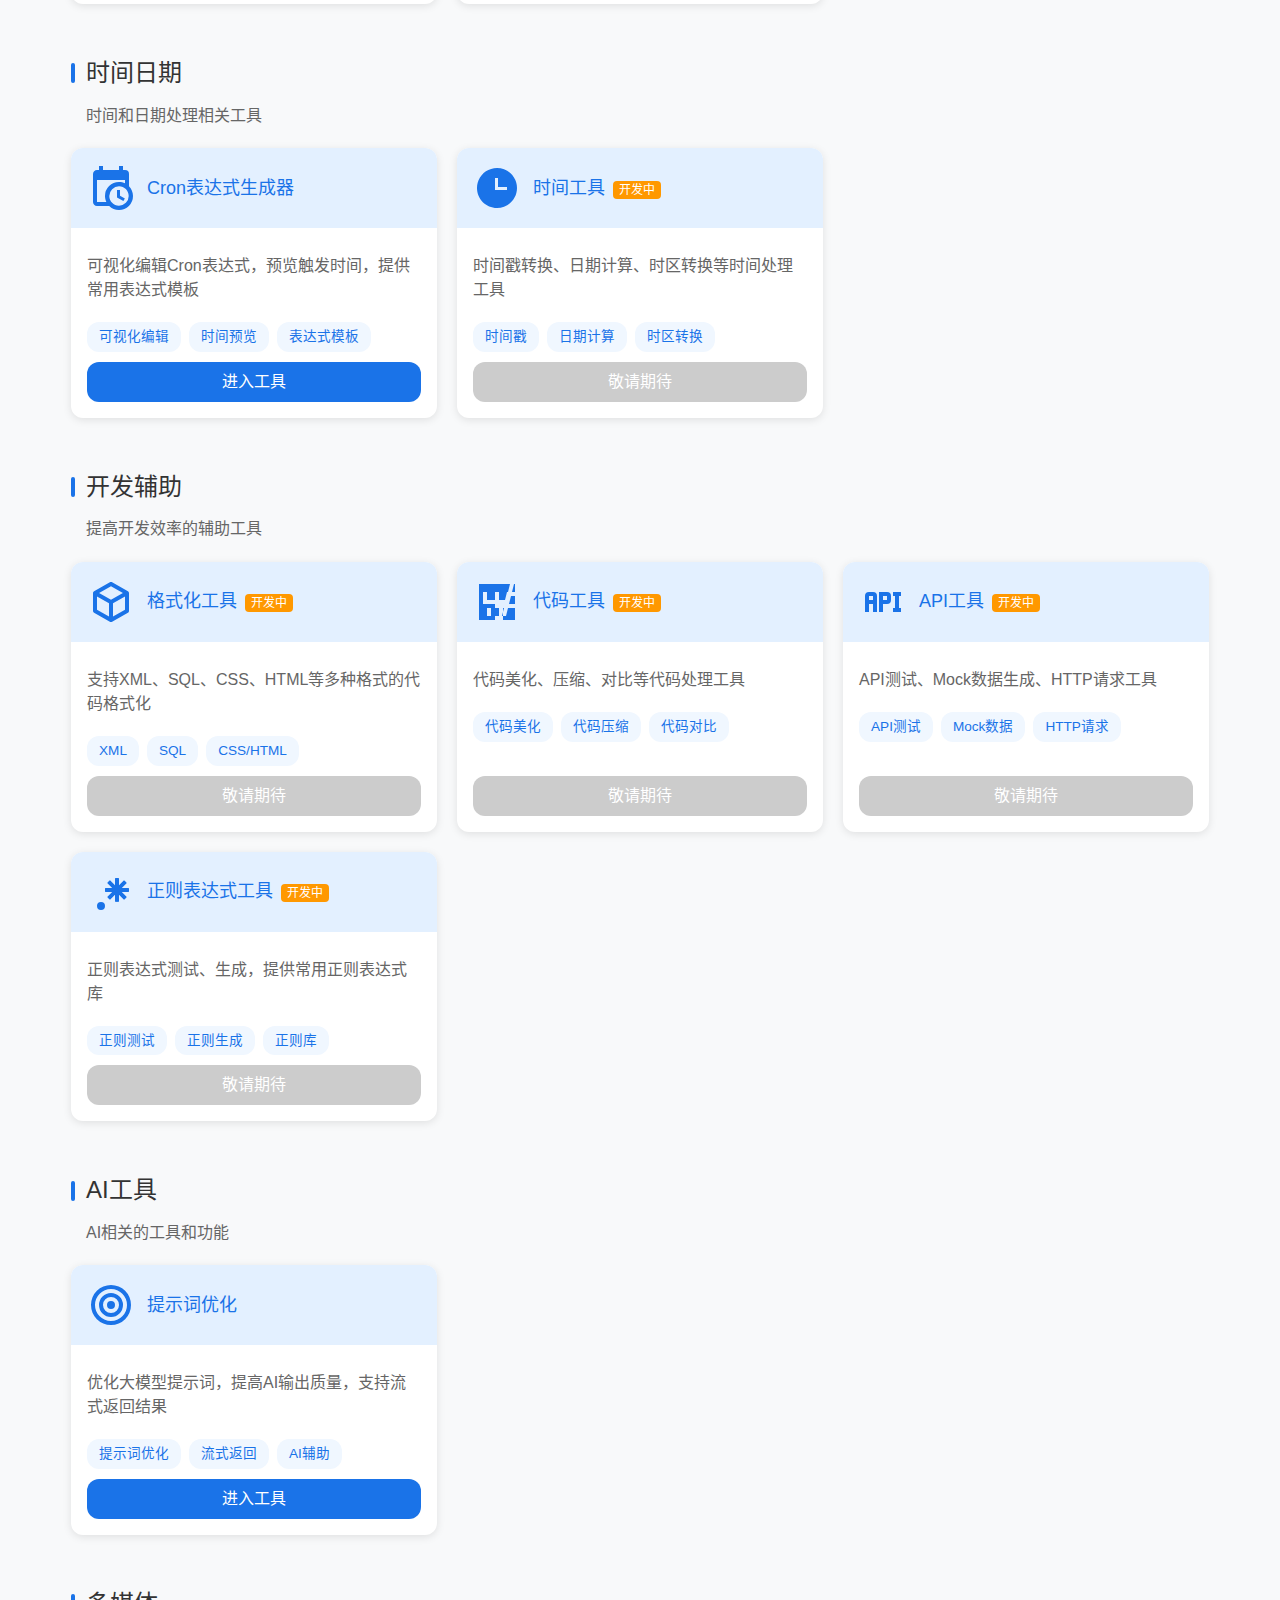
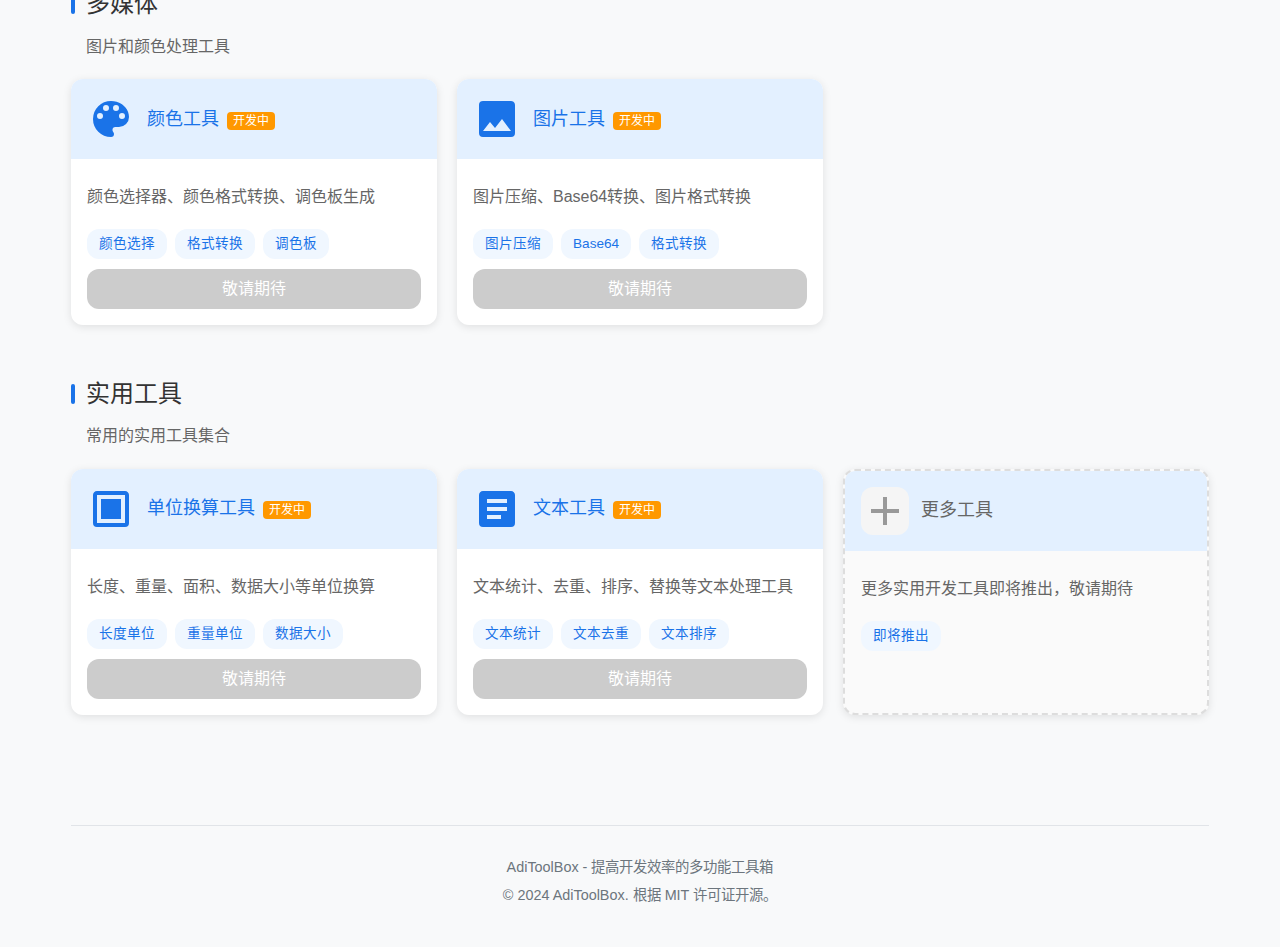
==== commit 7b28c36e: "增加ai提示词优化功能" ====
--- a/index.html
+++ b/index.html
@@ -24,6 +24,7 @@
                 <a href="#encoding-tools" class="nav-item">编码安全</a>
                 <a href="#datetime-tools" class="nav-item">时间日期</a>
                 <a href="#dev-tools" class="nav-item">开发辅助</a>
+                <a href="#ai-tools" class="nav-item">AI工具</a>
                 <a href="#media-tools" class="nav-item">多媒体</a>
                 <a href="#utility-tools" class="nav-item">实用工具</a>
             </nav>
@@ -231,27 +232,6 @@
                 <h2 class="section-title">开发辅助</h2>
                 <p class="section-desc">提高开发效率的辅助工具</p>
                 <div class="tools-grid">
-                    <!-- API工具 -->
-                    <div class="tool-card">
-                        <div class="tool-header">
-                            <div class="tool-icon">
-                                <svg viewBox="0 0 24 24" width="48" height="48">
-                                    <path fill="currentColor" d="M4.5,9.5L9.5,14.5L19.5,4.5L21,6L9.5,17.5L3,11L4.5,9.5M21,14H19V19H14V21H19V21H21V14M21,19V21H21V19H21M5,3H19A2,2 0 0,1 21,5V11H19V5H5V19H11V21H5A2,2 0 0,1 3,19V5A2,2 0 0,1 5,3Z" />
-                                </svg>
-                            </div>
-                            <h2>API工具</h2>
-                        </div>
-                        <div class="tool-content">
-                            <p>类似Postman的API测试工具，支持Swagger导入和配置持久化</p>
-                            <div class="tool-features">
-                                <span class="feature-tag">HTTP请求</span>
-                                <span class="feature-tag">Swagger导入</span>
-                                <span class="feature-tag">配置持久化</span>
-                            </div>
-                            <a href="./layout.html?tool=api-tools" class="tool-button">进入工具</a>
-                        </div>
-                    </div>
-
                     <!-- 格式化工具集 -->
                     <div class="tool-card">
                         <div class="tool-header">
@@ -294,6 +274,27 @@
                         </div>
                     </div>
 
+                    <!-- API工具集 -->
+                    <div class="tool-card">
+                        <div class="tool-header">
+                            <div class="tool-icon">
+                                <svg viewBox="0 0 24 24" width="48" height="48">
+                                    <path fill="currentColor" d="M7 7H5A2 2 0 0 0 3 9V17H5V13H7V17H9V9A2 2 0 0 0 7 7M7 11H5V9H7M14 7H10V17H12V13H14A2 2 0 0 0 16 11V9A2 2 0 0 0 14 7M14 11H12V9H14M20 9V15H21V17H17V15H18V9H17V7H21V9Z" />
+                                </svg>
+                            </div>
+                            <h2>API工具<span class="soon-tag">开发中</span></h2>
+                        </div>
+                        <div class="tool-content">
+                            <p>API测试、Mock数据生成、HTTP请求工具</p>
+                            <div class="tool-features">
+                                <span class="feature-tag">API测试</span>
+                                <span class="feature-tag">Mock数据</span>
+                                <span class="feature-tag">HTTP请求</span>
+                            </div>
+                            <button class="tool-button disabled">敬请期待</button>
+                        </div>
+                    </div>
+
                     <!-- 正则表达式工具 -->
                     <div class="tool-card">
                         <div class="tool-header">
@@ -312,6 +313,34 @@
                                 <span class="feature-tag">正则库</span>
                             </div>
                             <button class="tool-button disabled">敬请期待</button>
+                        </div>
+                    </div>
+                </div>
+            </section>
+
+            <!-- AI工具类 -->
+            <section id="ai-tools" class="tools-section">
+                <h2 class="section-title">AI工具</h2>
+                <p class="section-desc">AI相关的工具和功能</p>
+                <div class="tools-grid">
+                    <!-- 提示词优化工具 -->
+                    <div class="tool-card">
+                        <div class="tool-header">
+                            <div class="tool-icon">
+                                <svg viewBox="0 0 24 24" width="48" height="48">
+                                    <path fill="currentColor" d="M12,2A10,10 0 0,0 2,12A10,10 0 0,0 12,22A10,10 0 0,0 22,12A10,10 0 0,0 12,2M12,4A8,8 0 0,1 20,12A8,8 0 0,1 12,20A8,8 0 0,1 4,12A8,8 0 0,1 12,4M12,6A6,6 0 0,0 6,12A6,6 0 0,0 12,18A6,6 0 0,0 18,12A6,6 0 0,0 12,6M12,8A4,4 0 0,1 16,12A4,4 0 0,1 12,16A4,4 0 0,1 8,12A4,4 0 0,1 12,8M12,10A2,2 0 0,0 10,12A2,2 0 0,0 12,14A2,2 0 0,0 14,12A2,2 0 0,0 12,10Z" />
+                                </svg>
+                            </div>
+                            <h2>提示词优化</h2>
+                        </div>
+                        <div class="tool-content">
+                            <p>优化大模型提示词，提高AI输出质量，支持流式返回结果</p>
+                            <div class="tool-features">
+                                <span class="feature-tag">提示词优化</span>
+                                <span class="feature-tag">流式返回</span>
+                                <span class="feature-tag">AI辅助</span>
+                            </div>
+                            <a href="./layout.html?tool=prompt-optimizer" class="tool-button">进入工具</a>
                         </div>
                     </div>
                 </div>
@@ -440,52 +469,6 @@
         </footer>
     </div>
 
-    <!-- 导入URL对话框 -->
-    <div id="dialogOverlay" class="dialog-overlay">
-        <!-- 现有的导入URL对话框 -->
-        <div id="importUrlDialog" class="dialog">
-            <h3>导入Swagger URL</h3>
-            <input type="text" id="swaggerUrl" placeholder="输入Swagger文档URL">
-            <div class="dialog-buttons">
-                <button id="cancelImport">取消</button>
-                <button id="confirmImport">导入</button>
-            </div>
-        </div>
-
-        <!-- 添加Swagger配置管理对话框 -->
-        <div id="swaggerConfigDialog" class="dialog">
-            <h3>Swagger配置管理</h3>
-            <form id="swaggerConfigForm">
-                <div class="form-group">
-                    <label for="systemName">系统名称</label>
-                    <input type="text" id="systemName" placeholder="输入系统名称" required>
-                </div>
-                <div class="form-group">
-                    <label for="swaggerSource">Swagger来源</label>
-                    <input type="text" id="swaggerSource" placeholder="输入Swagger文档URL或本地文件路径" required>
-                </div>
-                <div class="form-group">
-                    <label for="systemDomain">系统域名</label>
-                    <input type="text" id="systemDomain" placeholder="输入系统域名" required>
-                </div>
-                <div class="dialog-buttons">
-                    <button type="button" id="cancelConfig">取消</button>
-                    <button type="submit" id="saveConfig">保存</button>
-                </div>
-            </form>
-            <div id="swaggerConfigList" class="config-list"></div>
-        </div>
-    </div>
-
-    <!-- 工具栏 -->
-    <div class="toolbar">
-        <!-- ... 保留现有代码 ... -->
-        <button id="importSwagger">导入Swagger文件</button>
-        <button id="importSwaggerUrl">导入Swagger URL</button>
-        <button id="manageSwagger">管理Swagger配置</button>
-        <!-- ... 保留现有代码 ... -->
-    </div>
-
     <script src="./assets/js/tool-usage.js"></script>
     <script src="./assets/js/index.js"></script>
 </body>
